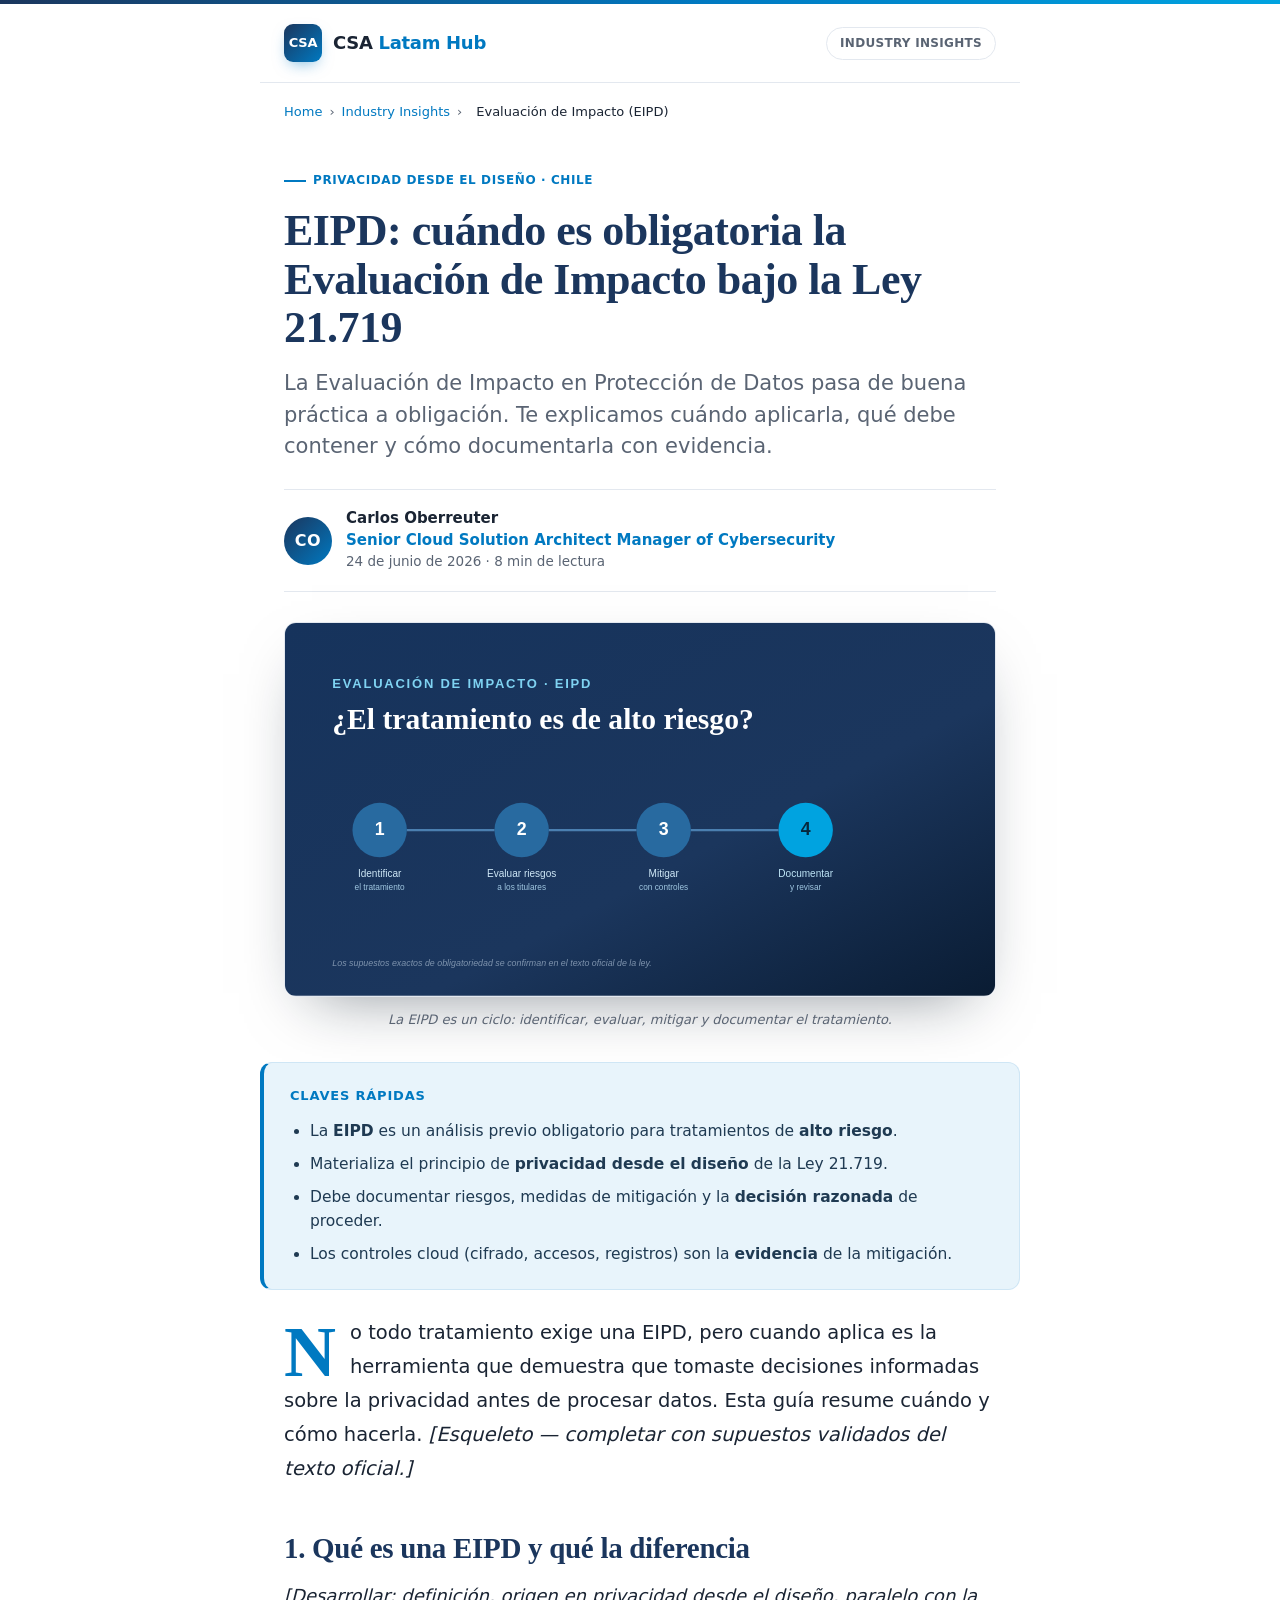
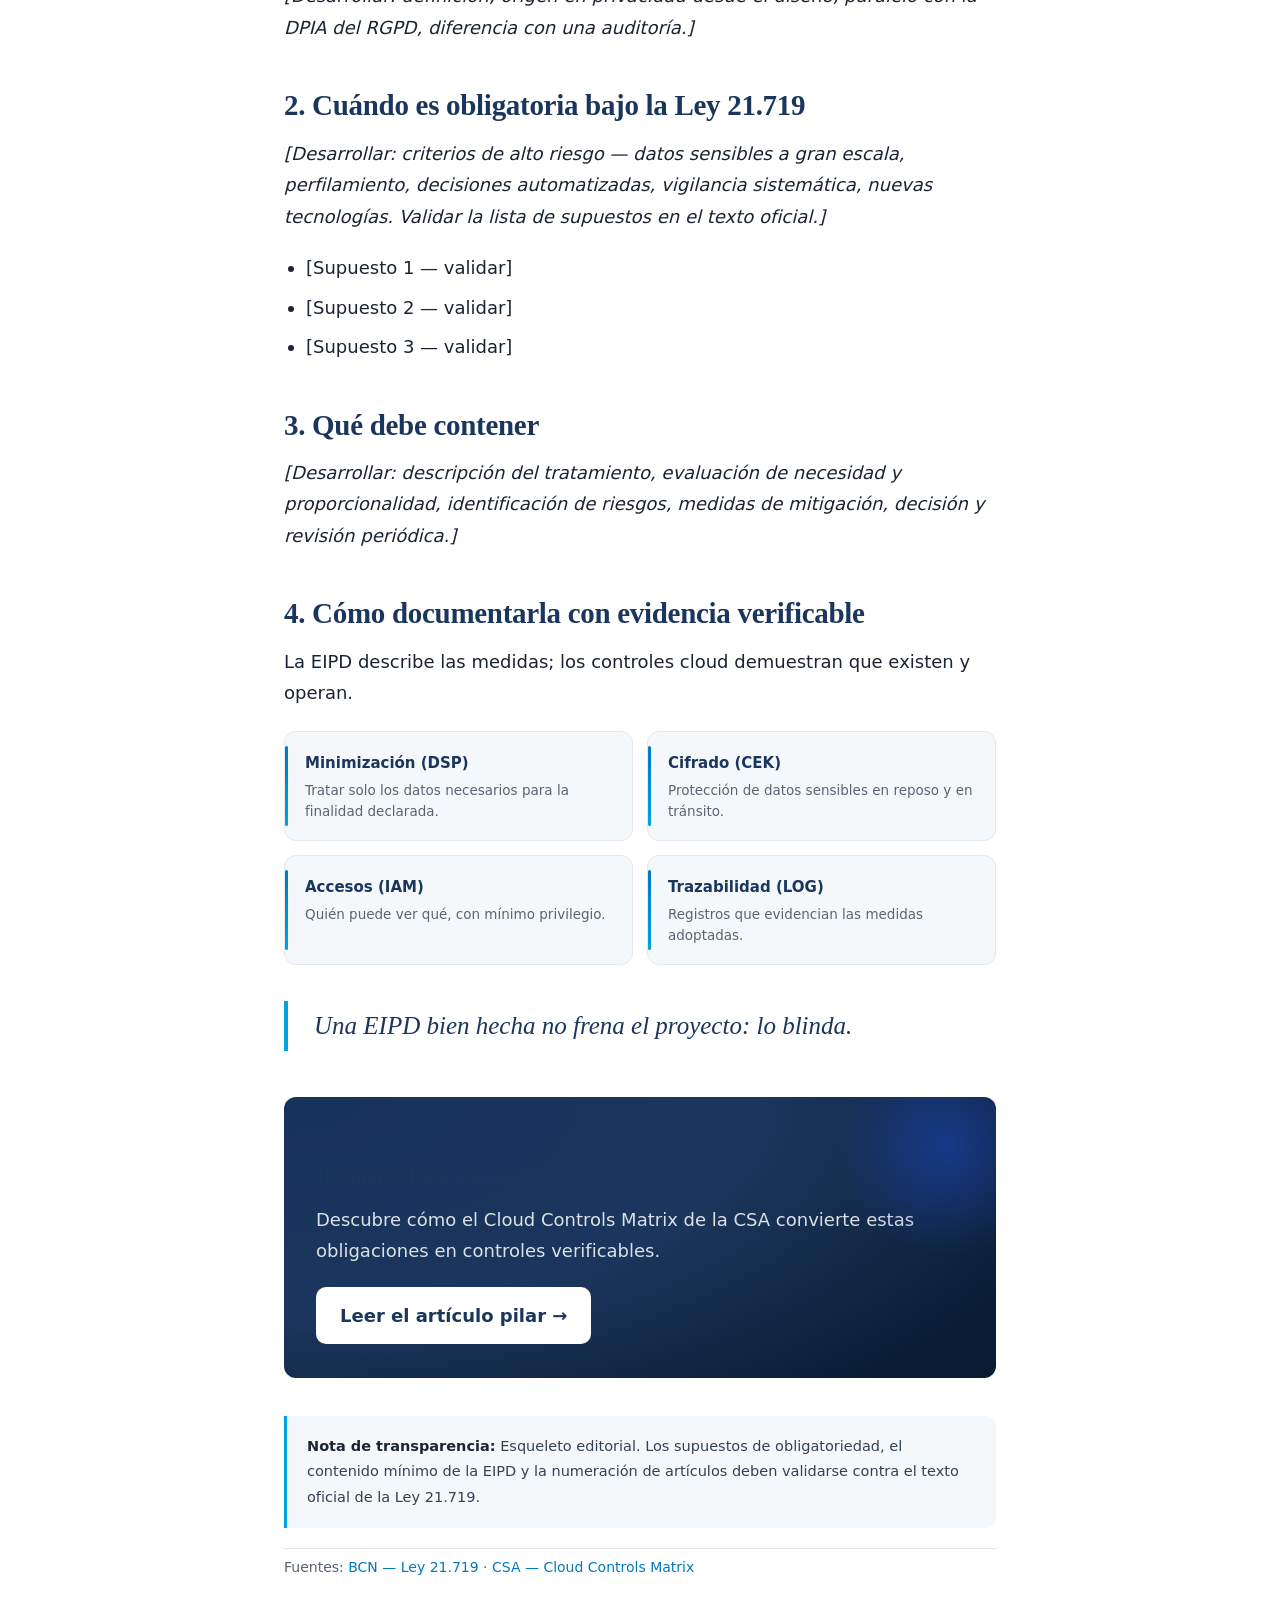
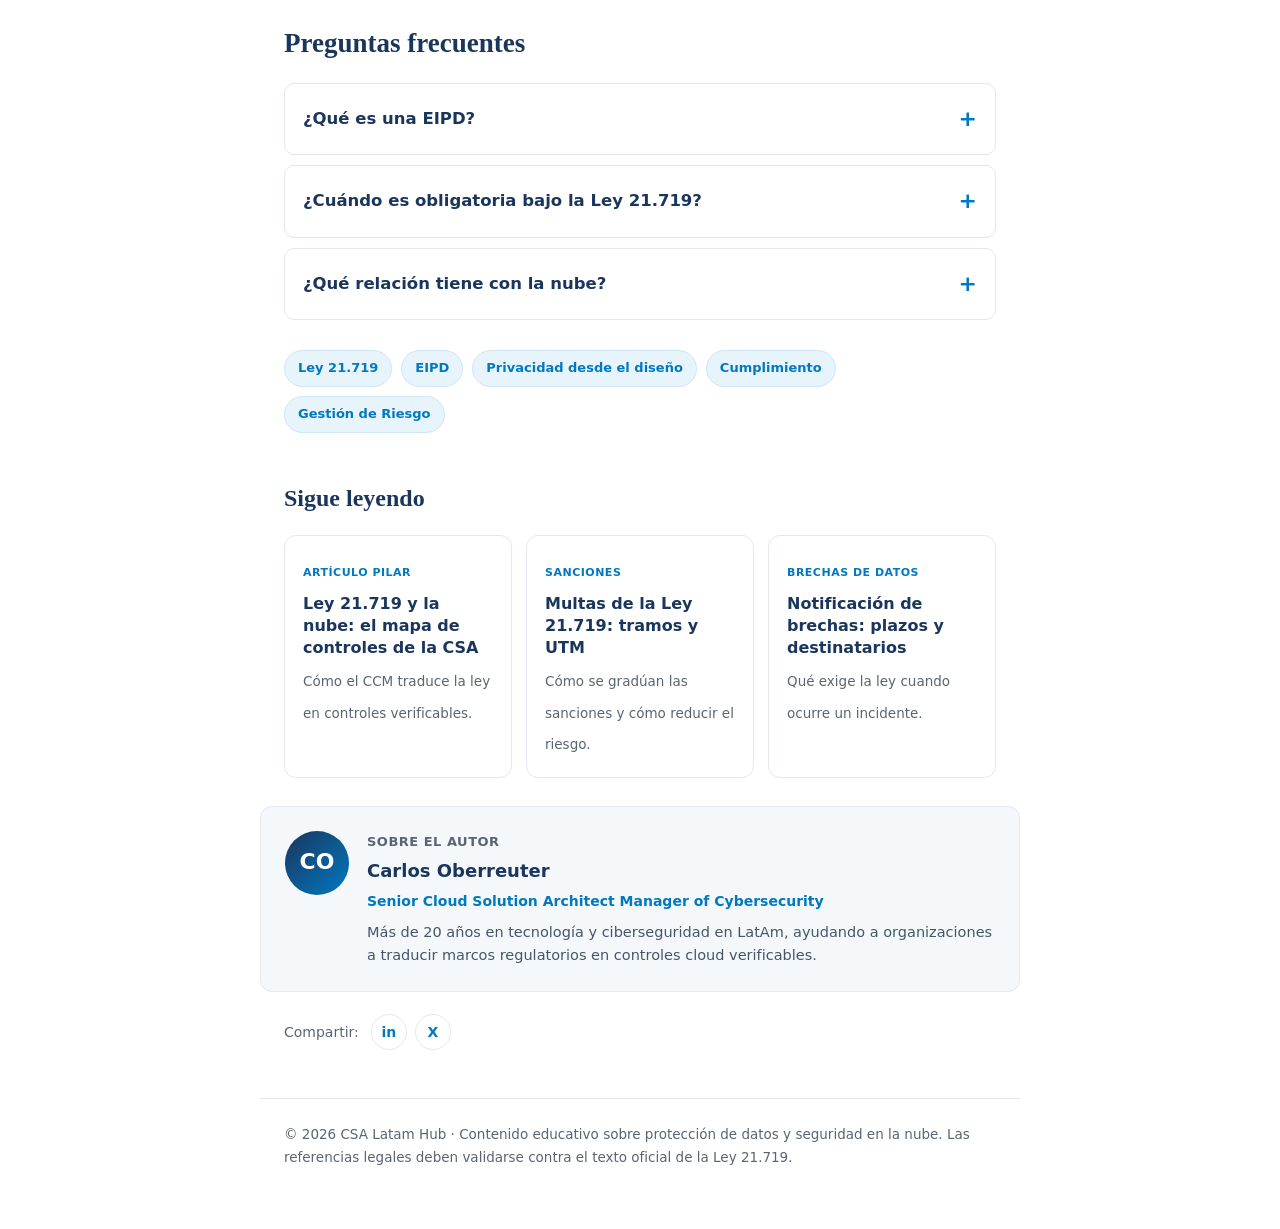
==== evaluacion-impacto-eipd-ley-21719.html @ 5b545173 "Agrega cluster de 3 articulos (multas, EIPD, brechas) con CSS compartido e interlinking" ====
<!DOCTYPE html>
<html lang="es">
<head>
  <meta charset="UTF-8" />
  <meta name="viewport" content="width=device-width, initial-scale=1.0" />
  <title>EIPD: cuándo es obligatoria la Evaluación de Impacto bajo la Ley 21.719 | CSA Latam Hub</title>
  <meta name="description" content="Qué es una Evaluación de Impacto en Protección de Datos (EIPD), cuándo la exige la Ley 21.719, qué debe contener y cómo documentarla con controles verificables antes de diciembre de 2026." />
  <meta name="robots" content="index, follow, max-image-preview:large" />
  <meta name="keywords" content="EIPD, evaluación de impacto protección de datos, DPIA, Ley 21.719, tratamiento de alto riesgo, privacidad desde el diseño" />
  <meta name="author" content="Carlos Oberreuter" />
  <meta name="theme-color" content="#1b365d" />
  <link rel="canonical" href="https://oberreu.github.io/Inteligencia-artificial-generativa-aplicado-al-marketing-y-empresa/evaluacion-impacto-eipd-ley-21719.html" />

  <!-- Open Graph -->
  <meta property="og:type" content="article" />
  <meta property="og:site_name" content="CSA Latam Hub" />
  <meta property="og:locale" content="es_CL" />
  <meta property="og:title" content="EIPD: cuándo es obligatoria la Evaluación de Impacto bajo la Ley 21.719" />
  <meta property="og:description" content="Qué es una EIPD, cuándo la exige la Ley 21.719 y cómo documentarla con controles verificables." />
  <meta property="og:url" content="https://oberreu.github.io/Inteligencia-artificial-generativa-aplicado-al-marketing-y-empresa/evaluacion-impacto-eipd-ley-21719.html" />
  <meta property="og:image" content="https://oberreu.github.io/Inteligencia-artificial-generativa-aplicado-al-marketing-y-empresa/assets/ley-21719-og.jpg" />
  <meta property="og:image:width" content="1200" />
  <meta property="og:image:height" content="675" />
  <meta property="article:published_time" content="2026-06-24T09:00:00-04:00" />
  <meta name="twitter:card" content="summary_large_image" />
  <meta name="twitter:title" content="EIPD: cuándo es obligatoria bajo la Ley 21.719" />
  <meta name="twitter:description" content="Cuándo evaluar el impacto en privacidad y cómo documentarlo con controles verificables." />
  <meta name="twitter:image" content="https://oberreu.github.io/Inteligencia-artificial-generativa-aplicado-al-marketing-y-empresa/assets/ley-21719-og.jpg" />

  <!-- JSON-LD: artículo -->
  <script type="application/ld+json">
  {
    "@context": "https://schema.org",
    "@type": "BlogPosting",
    "headline": "EIPD: cuándo es obligatoria la Evaluación de Impacto bajo la Ley 21.719",
    "description": "Qué es una EIPD, cuándo la exige la Ley 21.719, qué debe contener y cómo documentarla con controles verificables.",
    "image": "https://oberreu.github.io/Inteligencia-artificial-generativa-aplicado-al-marketing-y-empresa/assets/ley-21719-og.jpg",
    "inLanguage": "es-CL",
    "datePublished": "2026-06-24",
    "dateModified": "2026-06-24",
    "mainEntityOfPage": "https://oberreu.github.io/Inteligencia-artificial-generativa-aplicado-al-marketing-y-empresa/evaluacion-impacto-eipd-ley-21719.html",
    "author": {
      "@type": "Person",
      "name": "Carlos Oberreuter",
      "jobTitle": "Senior Cloud Solution Architect Manager of Cybersecurity",
      "knowsAbout": ["Ley 21.719", "Protección de datos", "Cloud Security", "Cloud Controls Matrix"]
    },
    "about": ["Ley 21.719", "Evaluación de Impacto", "Privacidad desde el diseño", "Chile"],
    "keywords": "EIPD, DPIA, Ley 21.719, evaluación de impacto, tratamiento de alto riesgo",
    "publisher": { "@type": "Organization", "name": "CSA Latam Hub" },
    "isPartOf": {
      "@type": "BlogPosting",
      "name": "Ley 21.719 y la nube: el mapa de controles de la CSA",
      "url": "https://oberreu.github.io/Inteligencia-artificial-generativa-aplicado-al-marketing-y-empresa/"
    }
  }
  </script>

  <!-- JSON-LD: FAQ -->
  <script type="application/ld+json">
  {
    "@context": "https://schema.org",
    "@type": "FAQPage",
    "mainEntity": [
      {
        "@type": "Question",
        "name": "¿Qué es una EIPD?",
        "acceptedAnswer": {
          "@type": "Answer",
          "text": "Una Evaluación de Impacto en Protección de Datos (EIPD) es un análisis previo que identifica y mitiga los riesgos para los derechos de los titulares antes de iniciar un tratamiento de datos de alto riesgo."
        }
      },
      {
        "@type": "Question",
        "name": "¿Cuándo es obligatoria una EIPD bajo la Ley 21.719?",
        "acceptedAnswer": {
          "@type": "Answer",
          "text": "Generalmente cuando el tratamiento implica alto riesgo para los titulares: uso masivo de datos sensibles, elaboración de perfiles, vigilancia sistemática o nuevas tecnologías. Los supuestos exactos deben confirmarse en el texto oficial de la Ley 21.719."
        }
      },
      {
        "@type": "Question",
        "name": "¿Qué relación tiene la EIPD con la nube?",
        "acceptedAnswer": {
          "@type": "Answer",
          "text": "La EIPD documenta los riesgos y las medidas de mitigación; los controles cloud (cifrado, accesos, registros) son la evidencia de que esas medidas existen y operan. El Cloud Controls Matrix ayuda a estructurarlas."
        }
      }
    ]
  }
  </script>

  <link rel="stylesheet" href="assets/blog.css" />
</head>
<body>

  <div class="accent-line"></div>

  <div class="topbar">
    <a class="brand" href="index.html">
      <div class="mark">CSA</div>
      <div class="brand-name">CSA <span>Latam Hub</span></div>
    </a>
    <div class="nav-tag">Industry Insights</div>
  </div>

  <nav class="breadcrumb" aria-label="Ruta de navegación">
    <a href="index.html">Home</a><span>›</span><a href="index.html">Industry Insights</a><span>›</span><span class="current">Evaluación de Impacto (EIPD)</span>
  </nav>

  <header class="post">
    <span class="eyebrow">Privacidad desde el diseño · Chile</span>
    <h1>EIPD: cuándo es obligatoria la Evaluación de Impacto bajo la Ley 21.719</h1>
    <p class="dek">La Evaluación de Impacto en Protección de Datos pasa de buena práctica a obligación. Te explicamos cuándo aplicarla, qué debe contener y cómo documentarla con evidencia.</p>
    <div class="byline">
      <div class="avatar">CO</div>
      <div class="who">
        <b>Carlos Oberreuter</b><br />
        <span class="role">Senior Cloud Solution Architect Manager of Cybersecurity</span><br />
        <span class="meta">24 de junio de 2026 · 8 min de lectura</span>
      </div>
    </div>
  </header>

  <figure class="hero">
    <svg viewBox="0 0 1200 630" role="img" aria-label="Flujo de una Evaluación de Impacto en Protección de Datos">
      <defs>
        <linearGradient id="bg2" x1="0" y1="0" x2="1" y2="1">
          <stop offset="0" stop-color="#16335c" /><stop offset="0.6" stop-color="#1b365d" /><stop offset="1" stop-color="#0a1c33" />
        </linearGradient>
      </defs>
      <rect width="1200" height="630" fill="url(#bg2)" />
      <text x="80" y="110" fill="#7fd3f2" font-family="Segoe UI, sans-serif" font-size="22" font-weight="700" letter-spacing="3">EVALUACIÓN DE IMPACTO · EIPD</text>
      <text x="80" y="180" fill="#ffffff" font-family="Georgia, serif" font-size="50" font-weight="700">¿El tratamiento es de alto riesgo?</text>
      <g font-family="Segoe UI, sans-serif">
        <!-- pasos -->
        <circle cx="160" cy="350" r="46" fill="#286aa0" /><text x="160" y="358" fill="#fff" font-size="30" font-weight="800" text-anchor="middle">1</text>
        <text x="160" y="430" fill="#cfe8f7" font-size="17" text-anchor="middle">Identificar</text>
        <text x="160" y="452" fill="#9fc6e0" font-size="14" text-anchor="middle">el tratamiento</text>

        <circle cx="400" cy="350" r="46" fill="#286aa0" /><text x="400" y="358" fill="#fff" font-size="30" font-weight="800" text-anchor="middle">2</text>
        <text x="400" y="430" fill="#cfe8f7" font-size="17" text-anchor="middle">Evaluar riesgos</text>
        <text x="400" y="452" fill="#9fc6e0" font-size="14" text-anchor="middle">a los titulares</text>

        <circle cx="640" cy="350" r="46" fill="#286aa0" /><text x="640" y="358" fill="#fff" font-size="30" font-weight="800" text-anchor="middle">3</text>
        <text x="640" y="430" fill="#cfe8f7" font-size="17" text-anchor="middle">Mitigar</text>
        <text x="640" y="452" fill="#9fc6e0" font-size="14" text-anchor="middle">con controles</text>

        <circle cx="880" cy="350" r="46" fill="#00a3e0" /><text x="880" y="358" fill="#06283d" font-size="30" font-weight="800" text-anchor="middle">4</text>
        <text x="880" y="430" fill="#bfe6f7" font-size="17" text-anchor="middle">Documentar</text>
        <text x="880" y="452" fill="#9fc6e0" font-size="14" text-anchor="middle">y revisar</text>

        <line x1="206" y1="350" x2="354" y2="350" stroke="#4b7fb0" stroke-width="4" />
        <line x1="446" y1="350" x2="594" y2="350" stroke="#4b7fb0" stroke-width="4" />
        <line x1="686" y1="350" x2="834" y2="350" stroke="#4b7fb0" stroke-width="4" />
      </g>
      <text x="80" y="580" fill="#7e93ad" font-family="Segoe UI, sans-serif" font-size="15" font-style="italic">Los supuestos exactos de obligatoriedad se confirman en el texto oficial de la ley.</text>
    </svg>
    <figcaption>La EIPD es un ciclo: identificar, evaluar, mitigar y documentar el tratamiento.</figcaption>
  </figure>

  <aside class="takeaways">
    <p class="tk-title">Claves rápidas</p>
    <ul>
      <li>La <strong>EIPD</strong> es un análisis previo obligatorio para tratamientos de <strong>alto riesgo</strong>.</li>
      <li>Materializa el principio de <strong>privacidad desde el diseño</strong> de la Ley 21.719.</li>
      <li>Debe documentar riesgos, medidas de mitigación y la <strong>decisión razonada</strong> de proceder.</li>
      <li>Los controles cloud (cifrado, accesos, registros) son la <strong>evidencia</strong> de la mitigación.</li>
    </ul>
  </aside>

  <article class="body">
    <p class="lead">No todo tratamiento exige una EIPD, pero cuando aplica es la herramienta que demuestra que tomaste decisiones informadas sobre la privacidad antes de procesar datos. Esta guía resume cuándo y cómo hacerla. <em>[Esqueleto — completar con supuestos validados del texto oficial.]</em></p>

    <h2>1. Qué es una EIPD y qué la diferencia</h2>
    <p><em>[Desarrollar: definición, origen en privacidad desde el diseño, paralelo con la DPIA del RGPD, diferencia con una auditoría.]</em></p>

    <h2>2. Cuándo es obligatoria bajo la Ley 21.719</h2>
    <p><em>[Desarrollar: criterios de alto riesgo — datos sensibles a gran escala, perfilamiento, decisiones automatizadas, vigilancia sistemática, nuevas tecnologías. Validar la lista de supuestos en el texto oficial.]</em></p>
    <ul>
      <li>[Supuesto 1 — validar]</li>
      <li>[Supuesto 2 — validar]</li>
      <li>[Supuesto 3 — validar]</li>
    </ul>

    <h2>3. Qué debe contener</h2>
    <p><em>[Desarrollar: descripción del tratamiento, evaluación de necesidad y proporcionalidad, identificación de riesgos, medidas de mitigación, decisión y revisión periódica.]</em></p>

    <h2>4. Cómo documentarla con evidencia verificable</h2>
    <p>La EIPD describe las medidas; los controles cloud demuestran que existen y operan.</p>
    <div class="domains">
      <div class="domain"><b>Minimización (DSP)</b><small>Tratar solo los datos necesarios para la finalidad declarada.</small></div>
      <div class="domain"><b>Cifrado (CEK)</b><small>Protección de datos sensibles en reposo y en tránsito.</small></div>
      <div class="domain"><b>Accesos (IAM)</b><small>Quién puede ver qué, con mínimo privilegio.</small></div>
      <div class="domain"><b>Trazabilidad (LOG)</b><small>Registros que evidencian las medidas adoptadas.</small></div>
    </div>

    <div class="pullquote">Una EIPD bien hecha no frena el proyecto: lo blinda.</div>

    <div class="cta">
      <h3>Del marco legal a la evidencia</h3>
      <p>Descubre cómo el Cloud Controls Matrix de la CSA convierte estas obligaciones en controles verificables.</p>
      <a href="index.html">Leer el artículo pilar →</a>
    </div>

    <div class="note">
      <strong>Nota de transparencia:</strong> Esqueleto editorial. Los supuestos de obligatoriedad, el contenido mínimo de la EIPD y la numeración de artículos deben validarse contra el texto oficial de la Ley 21.719.
    </div>
    <p class="sources">Fuentes: <a href="https://www.bcn.cl/leychile" target="_blank" rel="noopener">BCN — Ley 21.719</a> · <a href="https://cloudsecurityalliance.org/research/cloud-controls-matrix" target="_blank" rel="noopener">CSA — Cloud Controls Matrix</a></p>
  </article>

  <section class="faq">
    <h2>Preguntas frecuentes</h2>
    <details>
      <summary>¿Qué es una EIPD?</summary>
      <p>Un análisis previo que identifica y mitiga los riesgos para los derechos de los titulares antes de iniciar un tratamiento de datos de alto riesgo.</p>
    </details>
    <details>
      <summary>¿Cuándo es obligatoria bajo la Ley 21.719?</summary>
      <p>Generalmente cuando el tratamiento implica alto riesgo: datos sensibles a gran escala, perfilamiento, vigilancia sistemática o nuevas tecnologías. Los supuestos exactos se confirman en el texto oficial.</p>
    </details>
    <details>
      <summary>¿Qué relación tiene con la nube?</summary>
      <p>La EIPD documenta los riesgos y las medidas; los controles cloud son la evidencia de que esas medidas existen y operan. El CCM ayuda a estructurarlas.</p>
    </details>
  </section>

  <div class="tags">
    <a href="index.html">Ley 21.719</a>
    <a href="index.html">EIPD</a>
    <a href="index.html">Privacidad desde el diseño</a>
    <a href="index.html">Cumplimiento</a>
    <a href="index.html">Gestión de Riesgo</a>
  </div>

  <section class="related">
    <h2>Sigue leyendo</h2>
    <div class="related-grid">
      <a class="related-card" href="index.html">
        <span class="rc-tag">Artículo pilar</span>
        <span class="rc-title">Ley 21.719 y la nube: el mapa de controles de la CSA</span>
        <span class="rc-desc">Cómo el CCM traduce la ley en controles verificables.</span>
      </a>
      <a class="related-card" href="multas-ley-21719.html">
        <span class="rc-tag">Sanciones</span>
        <span class="rc-title">Multas de la Ley 21.719: tramos y UTM</span>
        <span class="rc-desc">Cómo se gradúan las sanciones y cómo reducir el riesgo.</span>
      </a>
      <a class="related-card" href="notificacion-brechas-ley-21719.html">
        <span class="rc-tag">Brechas de datos</span>
        <span class="rc-title">Notificación de brechas: plazos y destinatarios</span>
        <span class="rc-desc">Qué exige la ley cuando ocurre un incidente.</span>
      </a>
    </div>
  </section>

  <div class="author-box">
    <div class="author-avatar">CO</div>
    <div>
      <h4>Sobre el autor</h4>
      <p class="author-name">Carlos Oberreuter</p>
      <p class="author-role">Senior Cloud Solution Architect Manager of Cybersecurity</p>
      <p>Más de 20 años en tecnología y ciberseguridad en LatAm, ayudando a organizaciones a traducir marcos regulatorios en controles cloud verificables.</p>
    </div>
  </div>

  <div class="share">
    <span>Compartir:</span>
    <div class="share-links">
      <a href="https://www.linkedin.com/sharing/share-offsite/?url=https://oberreu.github.io/Inteligencia-artificial-generativa-aplicado-al-marketing-y-empresa/evaluacion-impacto-eipd-ley-21719.html" target="_blank" rel="noopener" aria-label="Compartir en LinkedIn">in</a>
      <a href="https://twitter.com/intent/tweet?url=https://oberreu.github.io/Inteligencia-artificial-generativa-aplicado-al-marketing-y-empresa/evaluacion-impacto-eipd-ley-21719.html" target="_blank" rel="noopener" aria-label="Compartir en X">X</a>
    </div>
  </div>

  <footer>
    © 2026 CSA Latam Hub · Contenido educativo sobre protección de datos y seguridad en la nube. Las referencias legales deben validarse contra el texto oficial de la Ley 21.719.
  </footer>

</body>
</html>
---- assets/blog.css ----
:root {
  --ink: #1a2433;
  --navy: #1b365d;
  --accent: #0079c1;
  --accent-bright: #00a3e0;
  --accent-soft: #e8f4fb;
  --teal: #00a3e0;
  --muted: #5a6473;
  --soft: #f5f8fb;
  --line: #e3e8ef;
  --radio: 12px;
  --ancho: 760px;
  --sans: 'Segoe UI', system-ui, -apple-system, Roboto, Helvetica, Arial, sans-serif;
  --serif: 'Iowan Old Style', 'Palatino Linotype', Palatino, Georgia, 'Times New Roman', serif;
}
* { box-sizing: border-box; }
html { scroll-behavior: smooth; }
body {
  margin: 0;
  font-family: var(--sans);
  color: var(--ink);
  background: #fff;
  line-height: 1.75;
  font-size: 18px;
  -webkit-font-smoothing: antialiased;
  text-rendering: optimizeLegibility;
}
.accent-line { height: 4px; background: linear-gradient(90deg, var(--navy), var(--accent) 55%, var(--teal)); }
.wrap { max-width: var(--ancho); margin: 0 auto; padding: 0 24px; }
a { color: var(--accent); }

/* Topbar marca */
.topbar {
  display: flex; align-items: center; gap: 12px;
  max-width: var(--ancho); margin: 0 auto; padding: 20px 24px;
  border-bottom: 1px solid var(--line);
}
.brand { display: flex; align-items: center; gap: 11px; text-decoration: none; }
.mark {
  width: 38px; height: 38px; border-radius: 9px;
  background: linear-gradient(135deg, var(--navy), var(--accent));
  color: #fff; display: grid; place-items: center;
  font-weight: 800; font-size: 13px; letter-spacing: -0.3px;
  box-shadow: 0 6px 16px -6px rgba(0,121,193,0.6);
}
.brand-name { font-weight: 700; letter-spacing: -0.3px; font-size: 18px; color: var(--ink); }
.brand-name span { color: var(--accent); }
.nav-tag {
  margin-left: auto; font-size: 12px; font-weight: 600; letter-spacing: 0.3px;
  color: var(--muted); text-transform: uppercase;
  border: 1px solid var(--line); border-radius: 999px; padding: 5px 13px;
}

/* Cabecera del artículo */
header.post { max-width: var(--ancho); margin: 36px auto 0; padding: 0 24px; }
.eyebrow {
  display: inline-flex; align-items: center; gap: 7px;
  font-size: 12px; font-weight: 700; letter-spacing: 0.6px;
  text-transform: uppercase; color: var(--accent);
}
.eyebrow::before { content: ""; width: 22px; height: 2px; background: var(--accent); display: inline-block; }
h1 {
  font-family: var(--serif);
  font-size: 44px; line-height: 1.1; letter-spacing: -0.5px; font-weight: 700;
  margin: 16px 0 16px; color: var(--navy);
}
.dek { font-size: 21px; line-height: 1.5; color: var(--muted); margin: 0 0 26px; font-weight: 400; }
.byline {
  display: flex; align-items: center; gap: 14px;
  padding: 18px 0; border-top: 1px solid var(--line); border-bottom: 1px solid var(--line);
  font-size: 15px; color: var(--muted);
}
.avatar {
  width: 48px; height: 48px; border-radius: 50%; flex: 0 0 48px;
  background: linear-gradient(135deg, var(--navy), var(--accent));
  color: #fff; display: grid; place-items: center; font-weight: 700; font-size: 16px;
  letter-spacing: 0.5px;
}
.byline .who { line-height: 1.45; }
.byline b { color: var(--ink); font-size: 15px; }
.byline .role { color: var(--accent); font-weight: 600; }
.byline .meta { color: var(--muted); font-size: 13.5px; }

/* Imagen destacada */
figure.hero { margin: 30px auto 6px; max-width: var(--ancho); padding: 0 24px; }
figure.hero img,
figure.hero svg {
  width: 100%; height: auto; border-radius: var(--radio); display: block;
  border: 1px solid var(--line);
  box-shadow: 0 24px 60px -28px rgba(13,27,42,0.5);
}
figcaption { font-size: 13px; color: var(--muted); margin-top: 12px; text-align: center; font-style: italic; }

/* Claves rápidas (TL;DR) */
.takeaways {
  max-width: var(--ancho); margin: 30px auto 0; padding: 22px 26px;
  background: var(--accent-soft); border: 1px solid #cfe6f5;
  border-left: 4px solid var(--accent); border-radius: var(--radio);
}
.takeaways .tk-title {
  font-family: var(--sans); font-size: 13px; font-weight: 800; letter-spacing: 0.8px;
  text-transform: uppercase; color: var(--accent); margin: 0 0 12px;
}
.takeaways ul { margin: 0; padding-left: 20px; }
.takeaways li { margin: 0 0 9px; font-size: 15.5px; line-height: 1.55; color: #1f3a52; }
.takeaways li:last-child { margin-bottom: 0; }

/* Cita destacada */
.pullquote {
  margin: 36px 0; padding: 8px 0 8px 26px; border-left: 4px solid var(--accent-bright);
  font-family: var(--serif); font-size: 25px; line-height: 1.35; color: var(--navy); font-style: italic;
}

/* FAQ */
.faq { max-width: var(--ancho); margin: 40px auto 0; padding: 0 24px; }
.faq h2 { font-family: var(--serif); font-size: 27px; color: var(--navy); margin: 0 0 16px; }
.faq details {
  border: 1px solid var(--line); border-radius: 10px; padding: 4px 18px; margin-bottom: 10px; background: #fff;
}
.faq summary {
  cursor: pointer; font-weight: 700; color: var(--navy); padding: 12px 0; font-size: 16.5px;
  list-style: none; display: flex; justify-content: space-between; align-items: center;
}
.faq summary::-webkit-details-marker { display: none; }
.faq summary::after { content: "+"; color: var(--accent); font-size: 22px; font-weight: 700; }
.faq details[open] summary::after { content: "−"; }
.faq details p { margin: 0 0 14px; color: #475569; font-size: 15px; line-height: 1.6; }

/* Cuerpo */
article.body { max-width: var(--ancho); margin: 26px auto 0; padding: 0 24px; }
article.body h2 {
  font-family: var(--serif);
  font-size: 29px; line-height: 1.25; letter-spacing: -0.3px; font-weight: 700;
  margin: 44px 0 14px; color: var(--navy);
}
article.body h3 { font-size: 20px; color: var(--navy); margin: 28px 0 10px; }
article.body p { margin: 0 0 20px; }
article.body ul, article.body ol { margin: 0 0 20px; padding-left: 22px; }
article.body li { margin: 0 0 8px; }
article.body strong { color: var(--ink); font-weight: 700; }
.lead { font-size: 19.5px; }
.lead::first-letter {
  float: left; font-family: var(--serif); font-size: 72px; line-height: 0.78; font-weight: 700;
  padding: 8px 14px 0 0; color: var(--accent);
}

/* Tarjeta de dominios */
.domains {
  display: grid; grid-template-columns: repeat(2, 1fr); gap: 14px;
  margin: 22px 0 10px;
}
.domain {
  position: relative; border: 1px solid var(--line); border-radius: 12px;
  padding: 18px 18px 18px 20px; background: var(--soft);
  transition: box-shadow .2s ease, transform .2s ease;
}
.domain::before {
  content: ""; position: absolute; left: 0; top: 14px; bottom: 14px; width: 3px;
  border-radius: 3px; background: linear-gradient(180deg, var(--accent), var(--teal));
}
.domain:hover { box-shadow: 0 14px 30px -20px rgba(13,27,42,0.45); transform: translateY(-2px); }
.domain b { display: block; font-size: 15px; color: var(--navy); margin-bottom: 4px; }
.domain small { color: var(--muted); font-size: 13.5px; line-height: 1.55; display: block; }

/* CTA */
.cta {
  margin: 46px 0 12px; padding: 34px 32px;
  border-radius: var(--radio); position: relative; overflow: hidden;
  background: radial-gradient(120% 140% at 0% 0%, #16335c 0%, var(--navy) 55%, #0a1c33 100%);
  color: #fff;
}
.cta::after {
  content: ""; position: absolute; right: -60px; top: -60px; width: 220px; height: 220px;
  background: radial-gradient(circle, rgba(29,78,216,0.45), transparent 70%);
}
.cta h3 { font-family: var(--serif); margin: 0 0 10px; font-size: 24px; font-weight: 700; }
.cta p { margin: 0 0 20px; opacity: 0.85; position: relative; }
.cta a {
  display: inline-block; background: #fff; color: var(--navy);
  font-weight: 700; text-decoration: none; padding: 13px 24px; border-radius: 10px;
  position: relative; transition: transform .2s ease;
}
.cta a:hover { transform: translateX(3px); }

/* Aviso / fuentes */
.note {
  margin: 38px 0 20px; padding: 18px 20px; border-left: 3px solid var(--teal);
  background: var(--soft); border-radius: 0 10px 10px 0; font-size: 14.5px; color: #334155;
}
.sources { font-size: 14px; color: var(--muted); margin: 0 0 8px; padding-top: 6px; border-top: 1px solid var(--line); }
.sources a { color: var(--accent); text-decoration: none; }
.sources a:hover { text-decoration: underline; }

/* Breadcrumb estilo CSA */
.breadcrumb {
  max-width: var(--ancho); margin: 18px auto 0; padding: 0 24px;
  font-size: 13px; color: var(--muted);
}
.breadcrumb a { color: var(--accent); text-decoration: none; }
.breadcrumb a:hover { text-decoration: underline; }
.breadcrumb span { color: var(--muted); margin: 0 7px; }
.breadcrumb .current { color: var(--ink); }

/* Tags de temas */
.tags { max-width: var(--ancho); margin: 30px auto 0; padding: 0 24px; display: flex; flex-wrap: wrap; gap: 9px; }
.tags a {
  font-size: 13px; font-weight: 600; color: var(--accent); text-decoration: none;
  background: var(--accent-soft); border: 1px solid #cfe6f5;
  padding: 6px 13px; border-radius: 999px; transition: background .2s ease;
}
.tags a:hover { background: #d7ecf8; }

/* Caja About the Author estilo CSA */
.author-box {
  max-width: var(--ancho); margin: 28px auto 0; padding: 24px;
  display: flex; gap: 18px; align-items: flex-start;
  border: 1px solid var(--line); border-radius: var(--radio); background: var(--soft);
}
.author-box .author-avatar {
  width: 64px; height: 64px; border-radius: 50%; flex: 0 0 64px;
  background: linear-gradient(135deg, var(--navy), var(--accent));
  color: #fff; display: grid; place-items: center; font-weight: 700; font-size: 22px;
}
.author-box h4 { margin: 0 0 4px; font-size: 13px; letter-spacing: 0.5px; text-transform: uppercase; color: var(--muted); }
.author-box .author-name { font-size: 18px; font-weight: 700; color: var(--navy); margin: 0 0 4px; }
.author-box .author-role { font-size: 14px; color: var(--accent); font-weight: 600; margin: 0 0 8px; }
.author-box p { margin: 0; font-size: 14.5px; color: #475569; line-height: 1.6; }

/* Compartir */
.share { max-width: var(--ancho); margin: 22px auto 0; padding: 0 24px; display: flex; align-items: center; gap: 12px; font-size: 14px; color: var(--muted); }
.share .share-links { display: flex; gap: 8px; }
.share a {
  width: 36px; height: 36px; border-radius: 50%; display: grid; place-items: center;
  border: 1px solid var(--line); color: var(--accent); text-decoration: none; font-weight: 700;
  transition: background .2s ease, color .2s ease;
}
.share a:hover { background: var(--accent); color: #fff; }

/* Artículos relacionados (clúster) */
.related { max-width: var(--ancho); margin: 44px auto 0; padding: 0 24px; }
.related h2 { font-family: var(--serif); font-size: 24px; color: var(--navy); margin: 0 0 16px; }
.related-grid { display: grid; grid-template-columns: repeat(3, 1fr); gap: 14px; }
.related-card {
  display: block; text-decoration: none; color: inherit;
  border: 1px solid var(--line); border-radius: 12px; padding: 18px;
  background: #fff; transition: box-shadow .2s ease, transform .2s ease, border-color .2s ease;
}
.related-card:hover { box-shadow: 0 16px 32px -22px rgba(13,27,42,0.5); transform: translateY(-2px); border-color: #cfe6f5; }
.related-card .rc-tag { font-size: 11px; font-weight: 700; letter-spacing: 0.5px; text-transform: uppercase; color: var(--accent); }
.related-card .rc-title { display: block; font-weight: 700; color: var(--navy); font-size: 16px; line-height: 1.35; margin: 8px 0 6px; }
.related-card .rc-desc { font-size: 13.5px; color: var(--muted); line-height: 1.5; }

footer {
  max-width: var(--ancho); margin: 48px auto 36px; padding: 24px;
  border-top: 1px solid var(--line); color: var(--muted); font-size: 13.5px; line-height: 1.7;
}

@media (max-width: 620px) {
  h1 { font-size: 33px; }
  .dek { font-size: 18px; }
  article.body h2 { font-size: 24px; }
  .domains { grid-template-columns: 1fr; }
  .related-grid { grid-template-columns: 1fr; }
  body { font-size: 17px; }
}
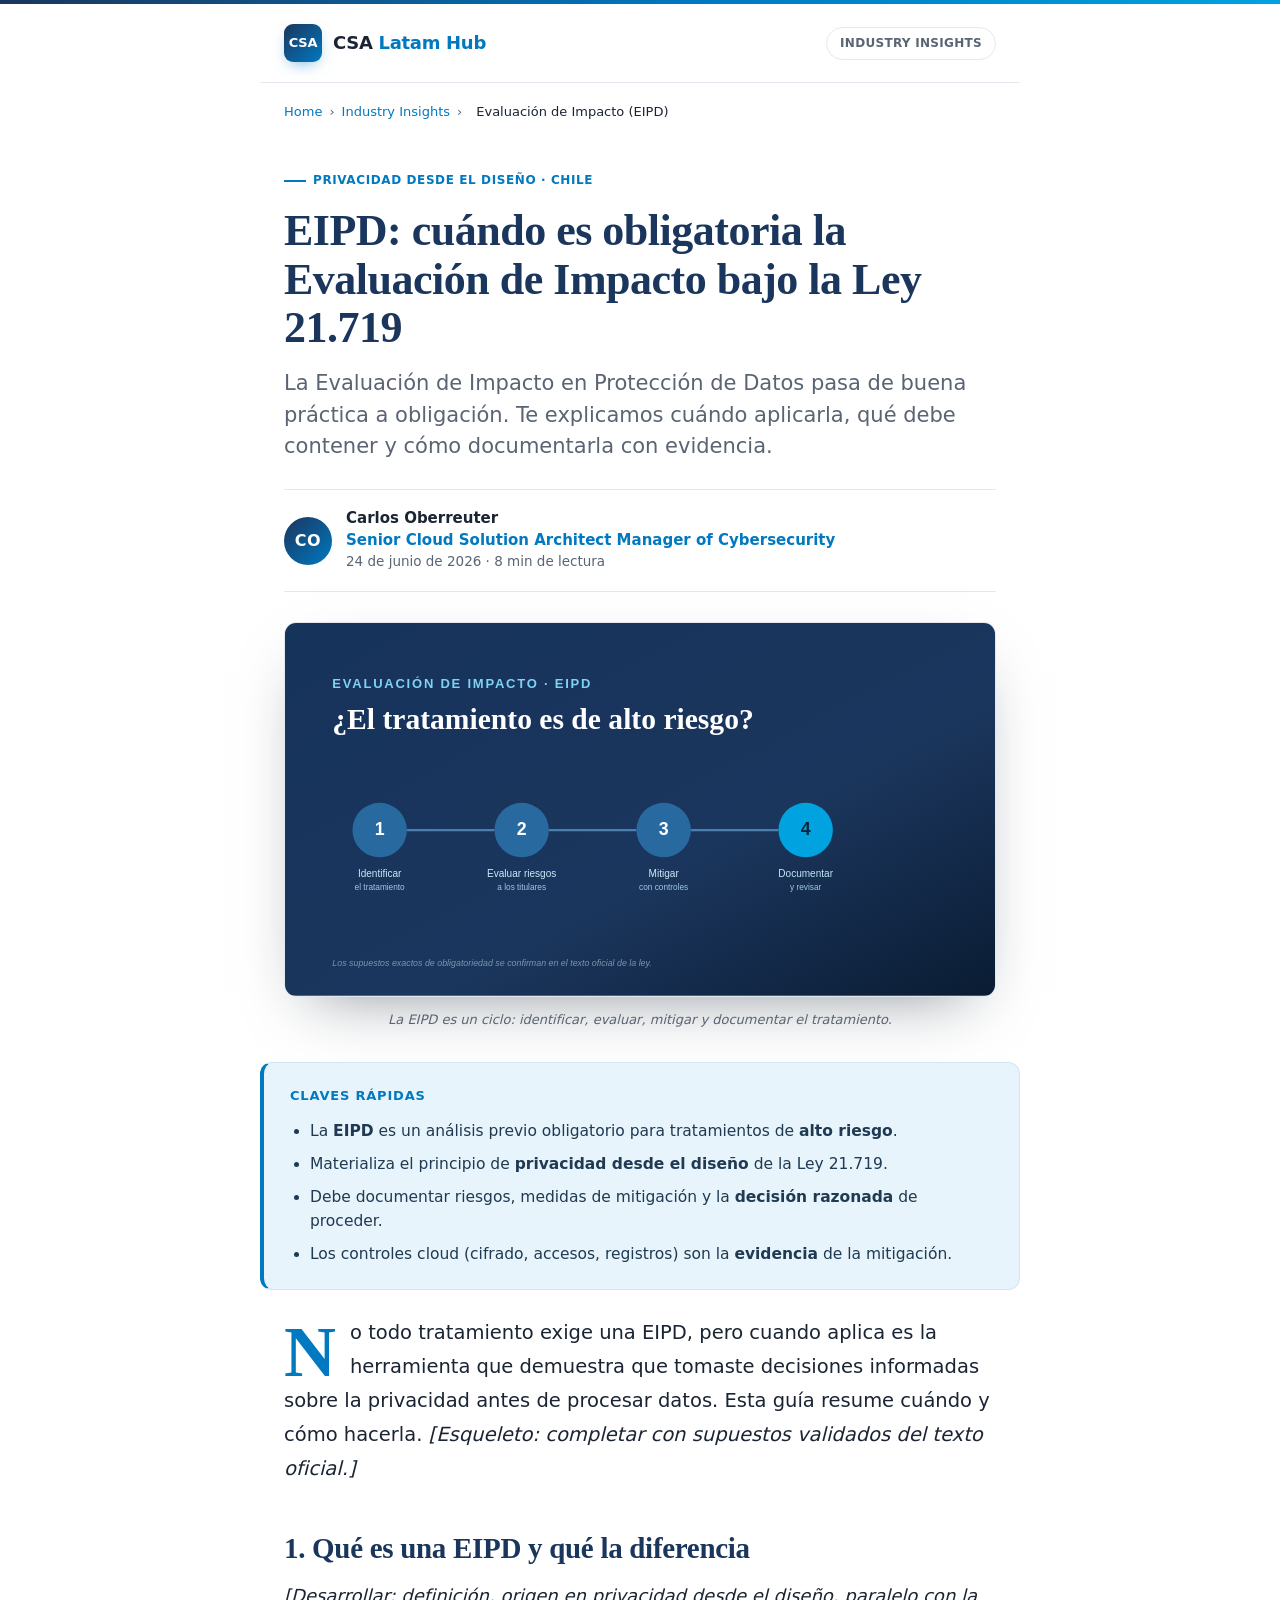
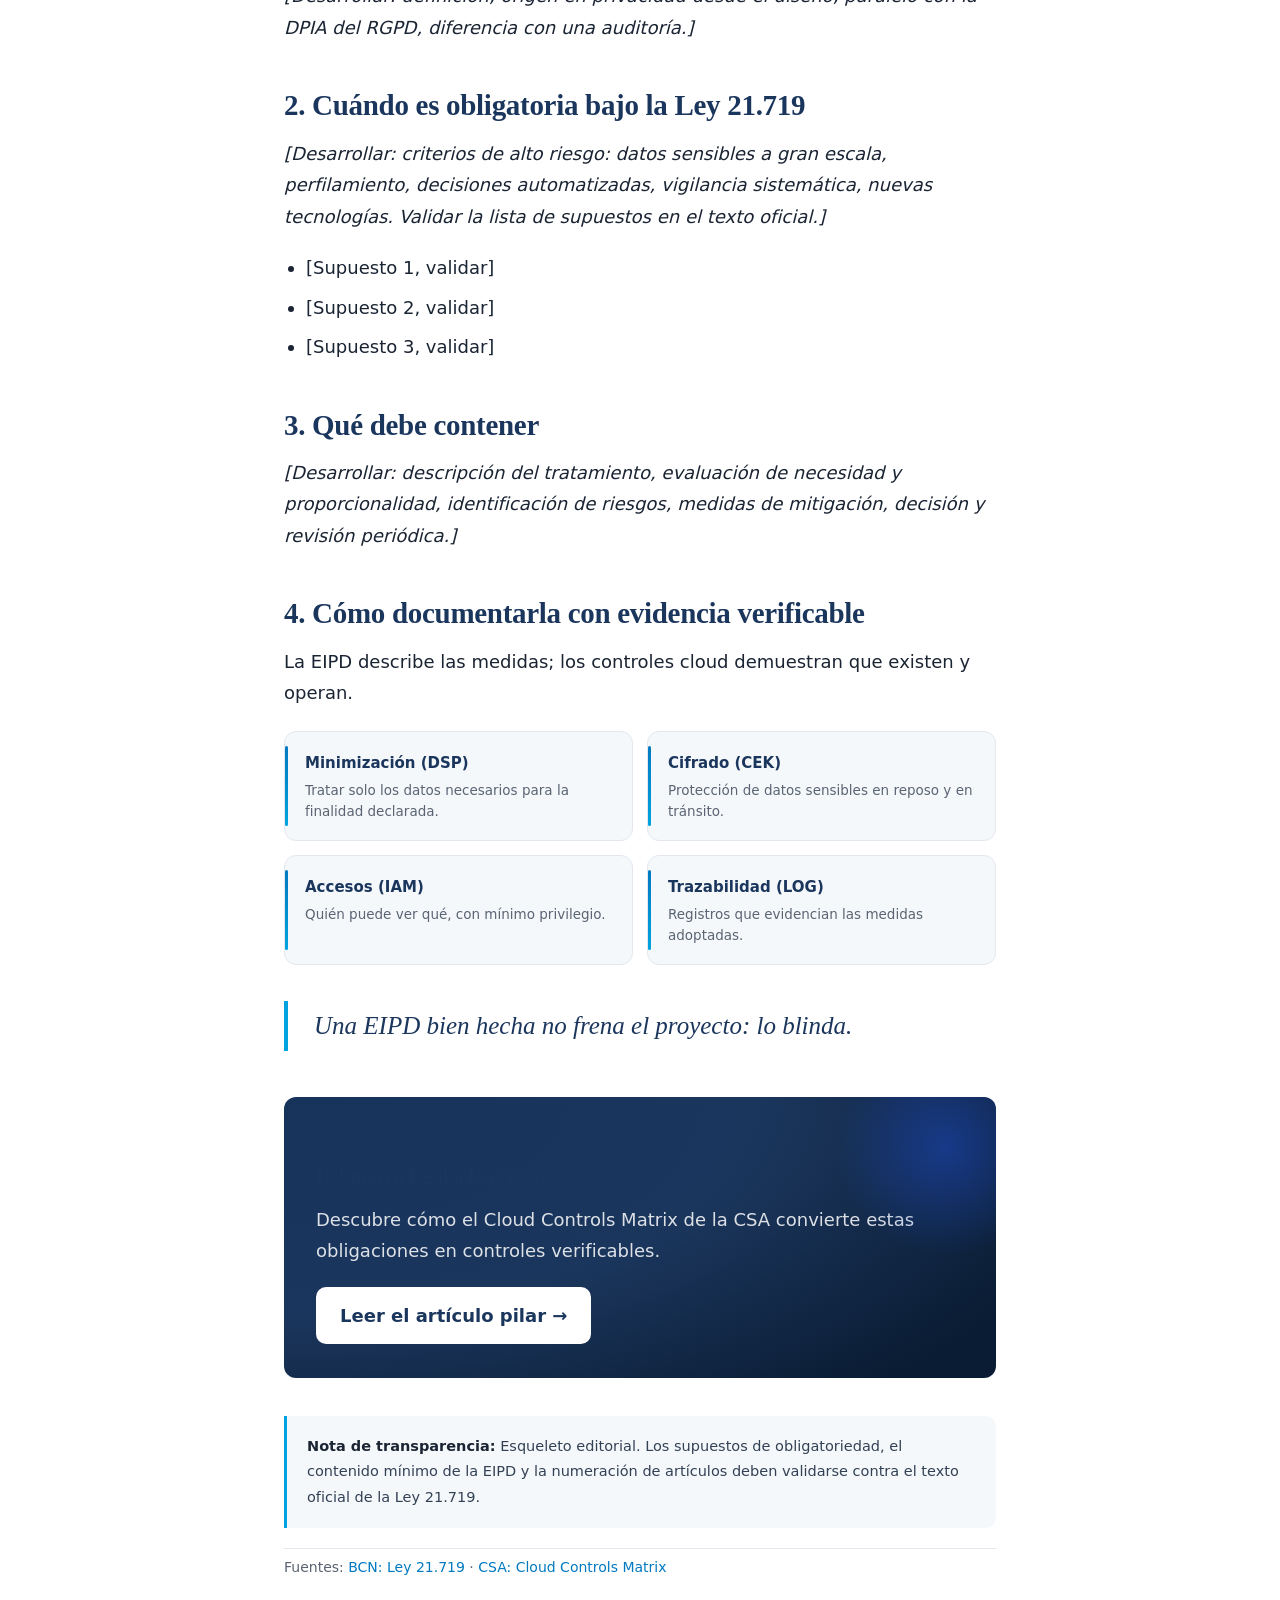
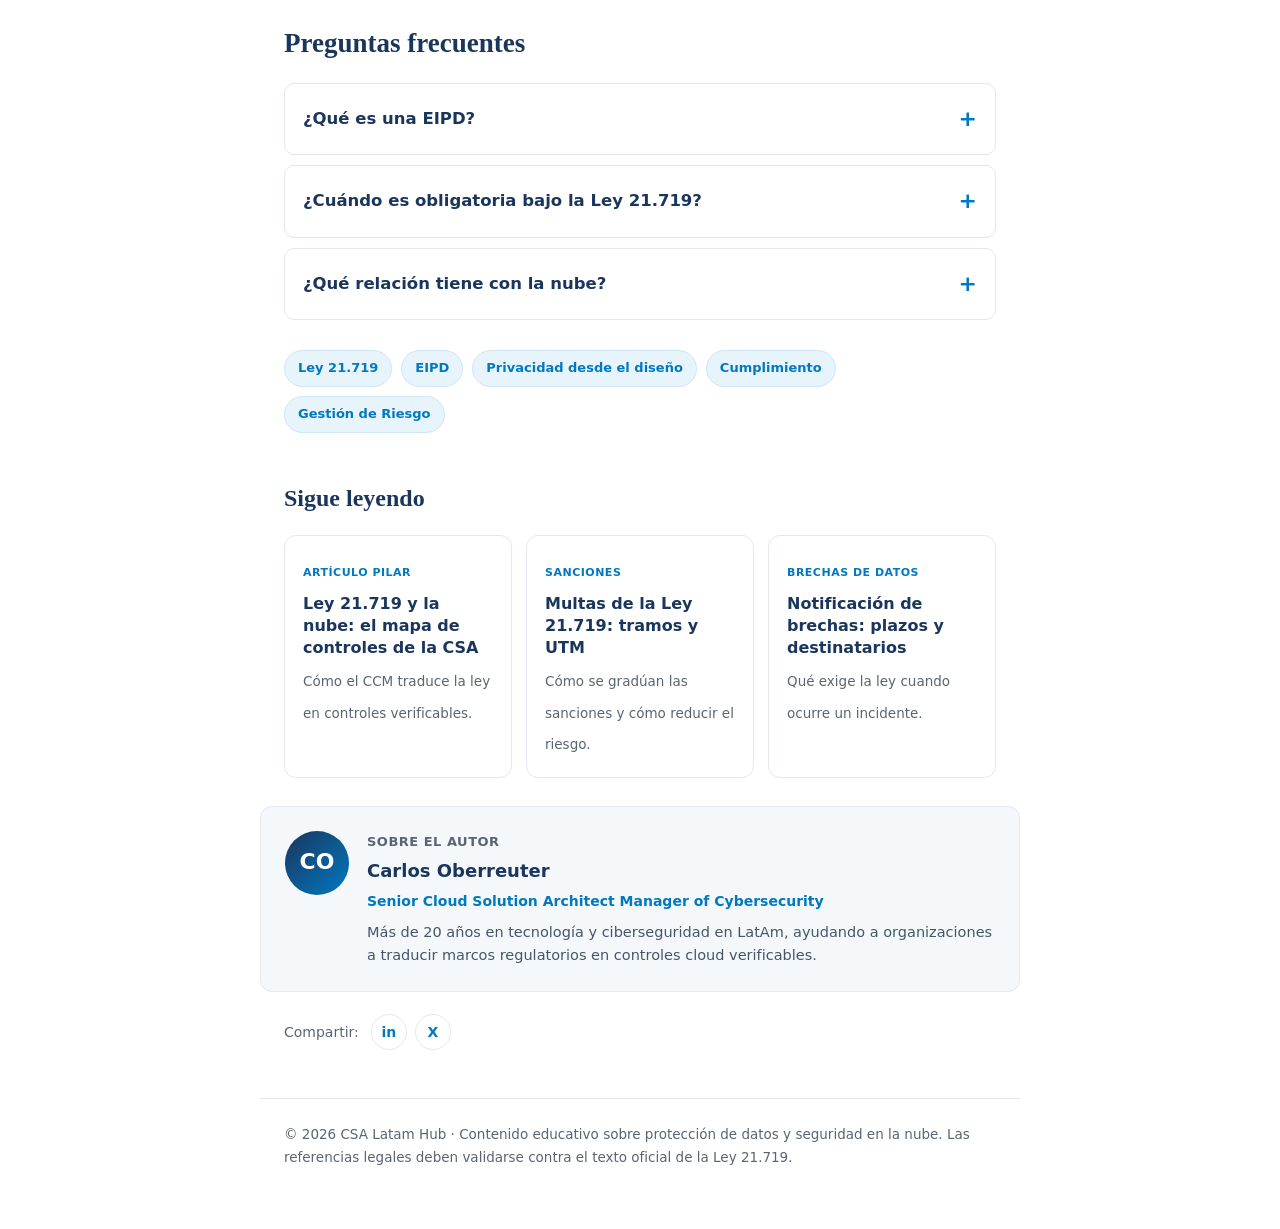
==== commit 123eabb1: "Elimina em-dashes (patron de IA) del articulo y el cluster" ====
--- a/evaluacion-impacto-eipd-ley-21719.html
+++ b/evaluacion-impacto-eipd-ley-21719.html
@@ -170,17 +170,17 @@
   </aside>
 
   <article class="body">
-    <p class="lead">No todo tratamiento exige una EIPD, pero cuando aplica es la herramienta que demuestra que tomaste decisiones informadas sobre la privacidad antes de procesar datos. Esta guía resume cuándo y cómo hacerla. <em>[Esqueleto — completar con supuestos validados del texto oficial.]</em></p>
+    <p class="lead">No todo tratamiento exige una EIPD, pero cuando aplica es la herramienta que demuestra que tomaste decisiones informadas sobre la privacidad antes de procesar datos. Esta guía resume cuándo y cómo hacerla. <em>[Esqueleto: completar con supuestos validados del texto oficial.]</em></p>
 
     <h2>1. Qué es una EIPD y qué la diferencia</h2>
     <p><em>[Desarrollar: definición, origen en privacidad desde el diseño, paralelo con la DPIA del RGPD, diferencia con una auditoría.]</em></p>
 
     <h2>2. Cuándo es obligatoria bajo la Ley 21.719</h2>
-    <p><em>[Desarrollar: criterios de alto riesgo — datos sensibles a gran escala, perfilamiento, decisiones automatizadas, vigilancia sistemática, nuevas tecnologías. Validar la lista de supuestos en el texto oficial.]</em></p>
+    <p><em>[Desarrollar: criterios de alto riesgo: datos sensibles a gran escala, perfilamiento, decisiones automatizadas, vigilancia sistemática, nuevas tecnologías. Validar la lista de supuestos en el texto oficial.]</em></p>
     <ul>
-      <li>[Supuesto 1 — validar]</li>
-      <li>[Supuesto 2 — validar]</li>
-      <li>[Supuesto 3 — validar]</li>
+      <li>[Supuesto 1, validar]</li>
+      <li>[Supuesto 2, validar]</li>
+      <li>[Supuesto 3, validar]</li>
     </ul>
 
     <h2>3. Qué debe contener</h2>
@@ -206,7 +206,7 @@
     <div class="note">
       <strong>Nota de transparencia:</strong> Esqueleto editorial. Los supuestos de obligatoriedad, el contenido mínimo de la EIPD y la numeración de artículos deben validarse contra el texto oficial de la Ley 21.719.
     </div>
-    <p class="sources">Fuentes: <a href="https://www.bcn.cl/leychile" target="_blank" rel="noopener">BCN — Ley 21.719</a> · <a href="https://cloudsecurityalliance.org/research/cloud-controls-matrix" target="_blank" rel="noopener">CSA — Cloud Controls Matrix</a></p>
+    <p class="sources">Fuentes: <a href="https://www.bcn.cl/leychile" target="_blank" rel="noopener">BCN: Ley 21.719</a> · <a href="https://cloudsecurityalliance.org/research/cloud-controls-matrix" target="_blank" rel="noopener">CSA: Cloud Controls Matrix</a></p>
   </article>
 
   <section class="faq">
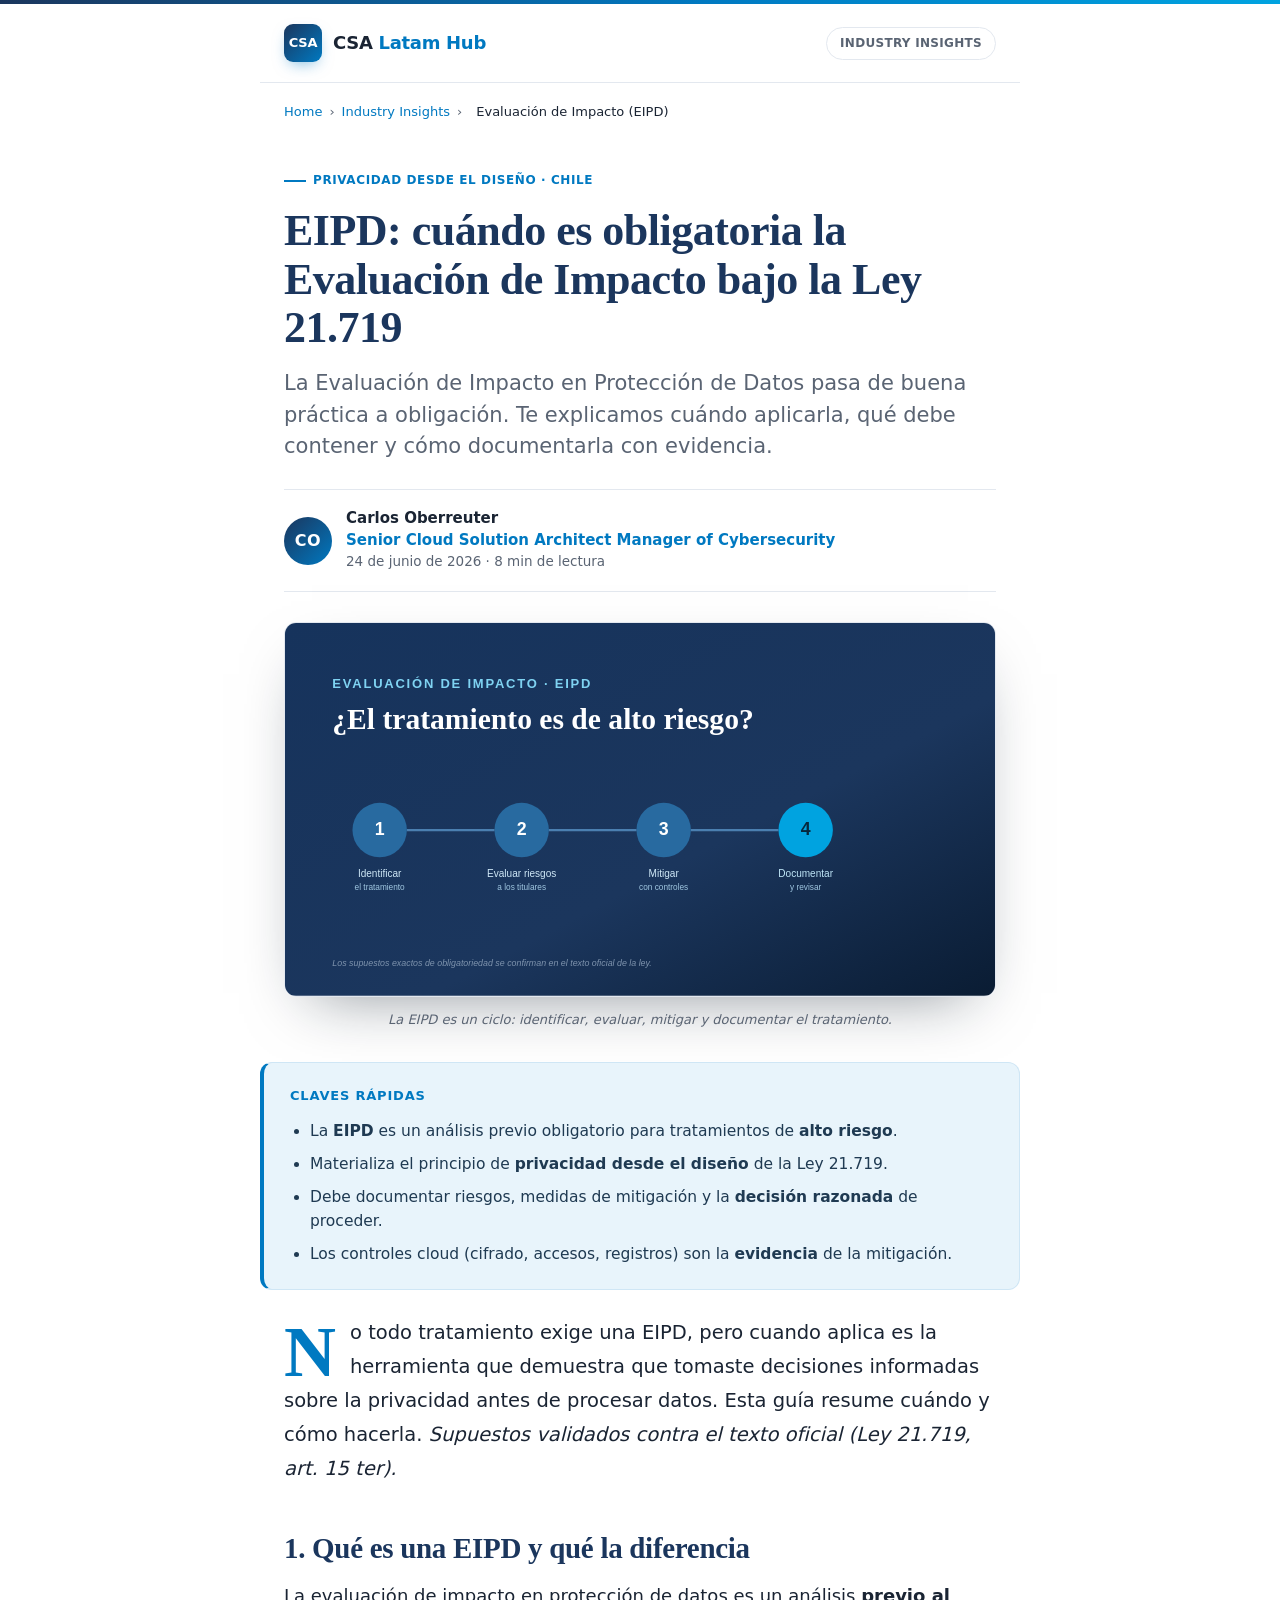
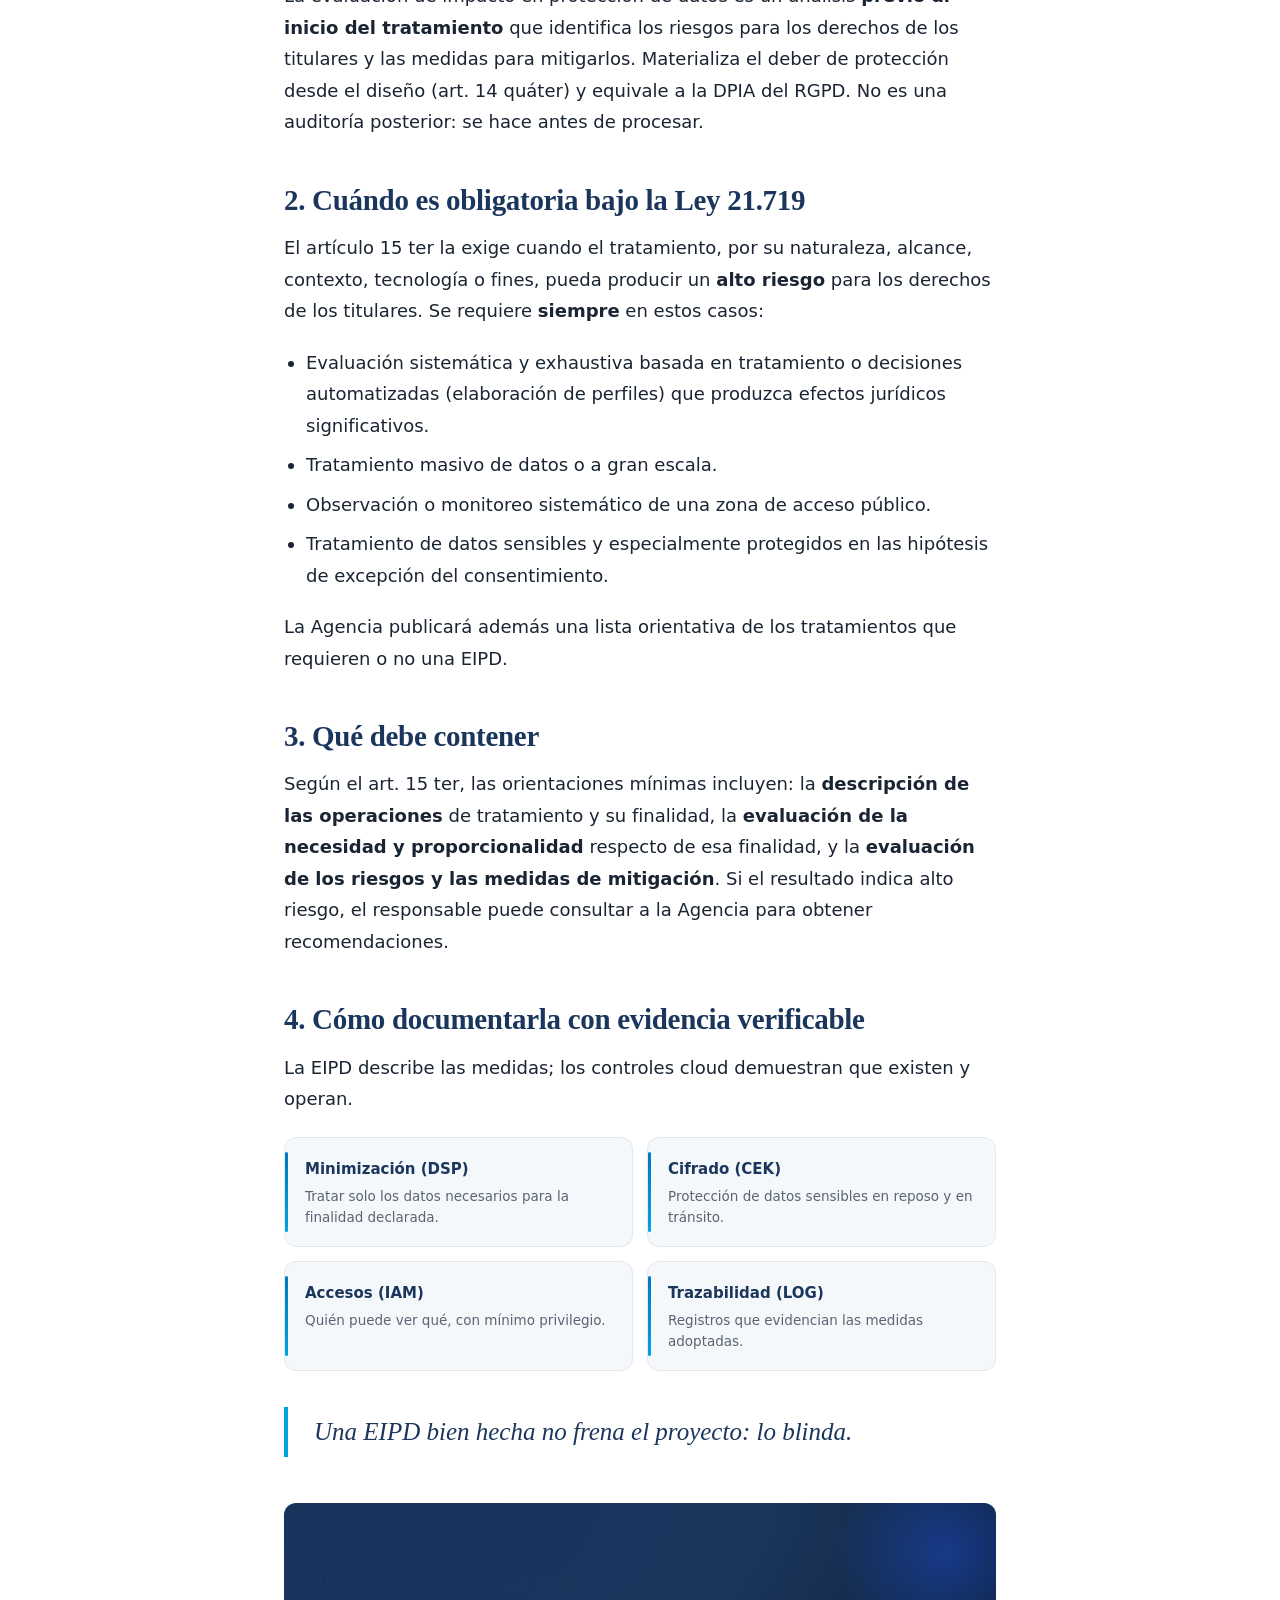
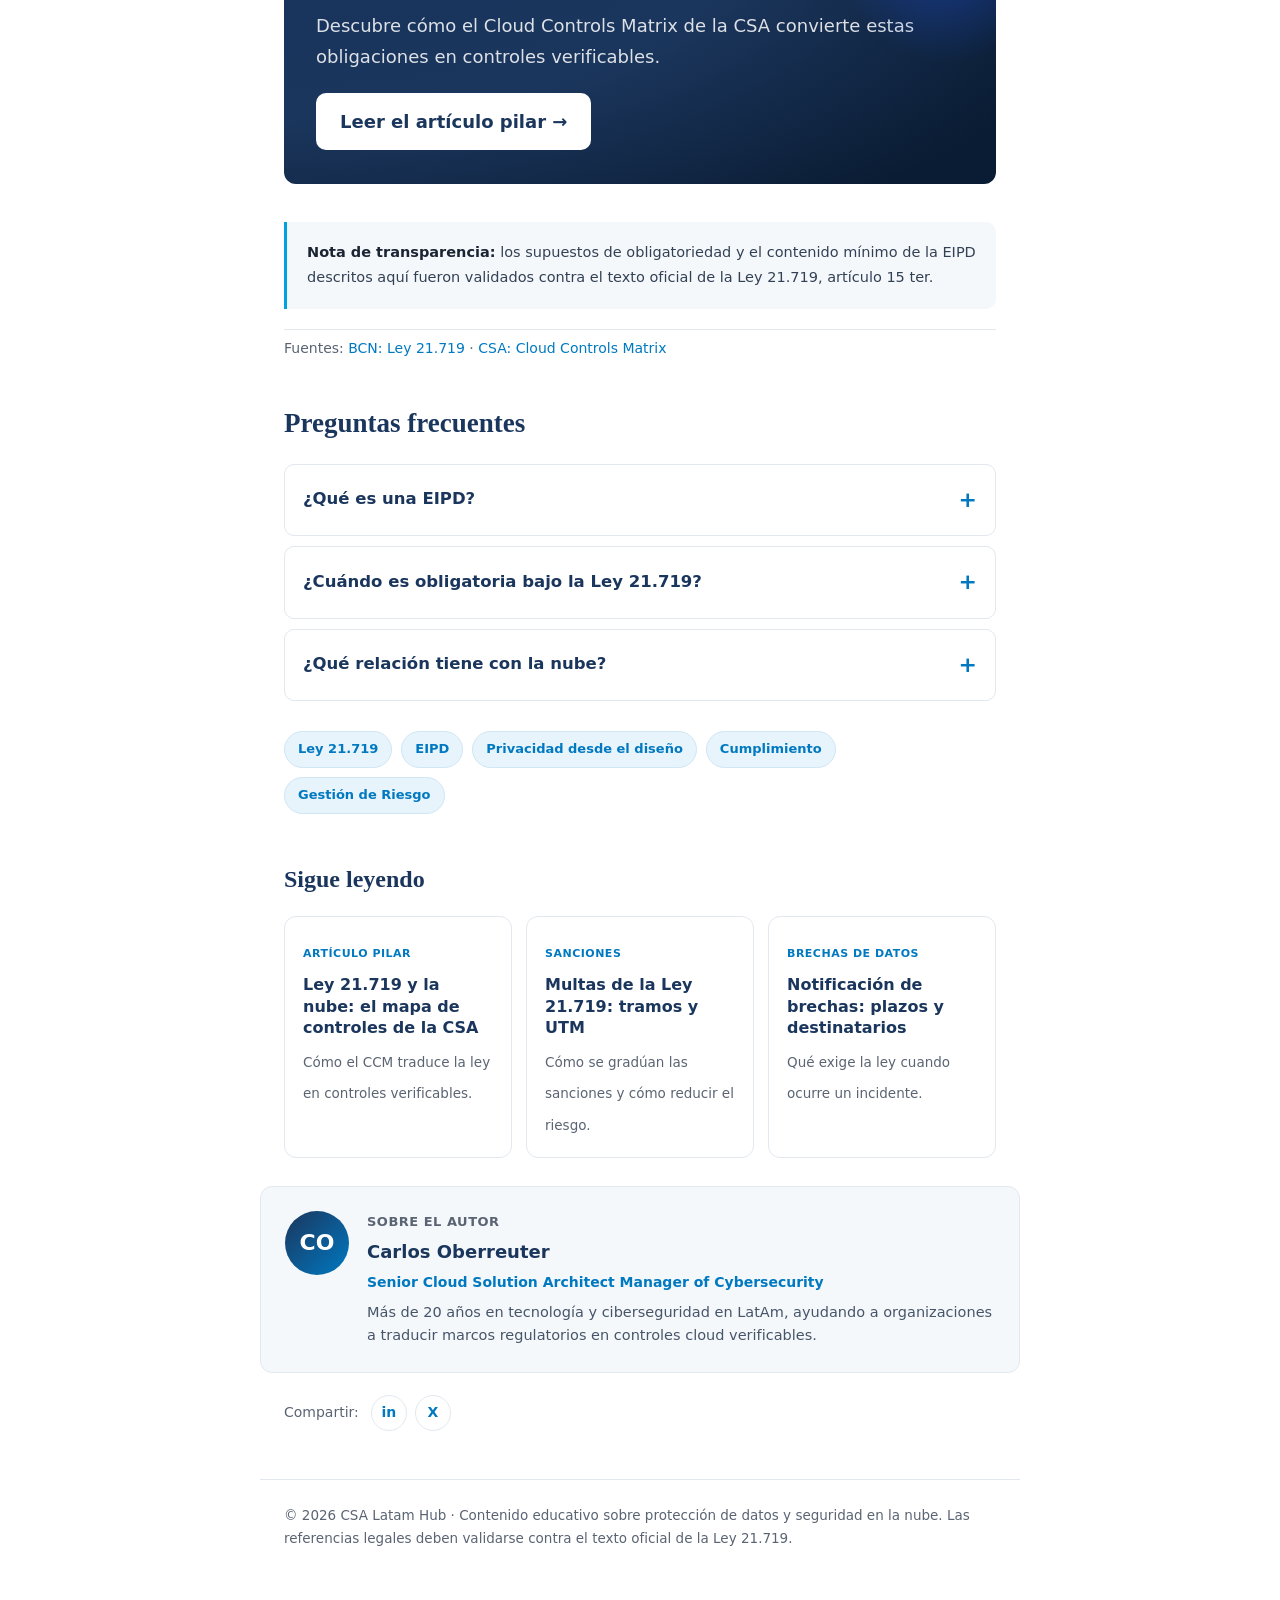
==== commit 0504f55d: "Validar cifras legales contra texto oficial BCN: corregir nota de transparencia (4% si esta en la le" ====
--- a/evaluacion-impacto-eipd-ley-21719.html
+++ b/evaluacion-impacto-eipd-ley-21719.html
@@ -170,21 +170,23 @@
   </aside>
 
   <article class="body">
-    <p class="lead">No todo tratamiento exige una EIPD, pero cuando aplica es la herramienta que demuestra que tomaste decisiones informadas sobre la privacidad antes de procesar datos. Esta guía resume cuándo y cómo hacerla. <em>[Esqueleto: completar con supuestos validados del texto oficial.]</em></p>
+    <p class="lead">No todo tratamiento exige una EIPD, pero cuando aplica es la herramienta que demuestra que tomaste decisiones informadas sobre la privacidad antes de procesar datos. Esta guía resume cuándo y cómo hacerla. <em>Supuestos validados contra el texto oficial (Ley 21.719, art. 15 ter).</em></p>
 
     <h2>1. Qué es una EIPD y qué la diferencia</h2>
-    <p><em>[Desarrollar: definición, origen en privacidad desde el diseño, paralelo con la DPIA del RGPD, diferencia con una auditoría.]</em></p>
+    <p>La evaluación de impacto en protección de datos es un análisis <strong>previo al inicio del tratamiento</strong> que identifica los riesgos para los derechos de los titulares y las medidas para mitigarlos. Materializa el deber de protección desde el diseño (art. 14 quáter) y equivale a la DPIA del RGPD. No es una auditoría posterior: se hace antes de procesar.</p>
 
     <h2>2. Cuándo es obligatoria bajo la Ley 21.719</h2>
-    <p><em>[Desarrollar: criterios de alto riesgo: datos sensibles a gran escala, perfilamiento, decisiones automatizadas, vigilancia sistemática, nuevas tecnologías. Validar la lista de supuestos en el texto oficial.]</em></p>
+    <p>El artículo 15 ter la exige cuando el tratamiento, por su naturaleza, alcance, contexto, tecnología o fines, pueda producir un <strong>alto riesgo</strong> para los derechos de los titulares. Se requiere <strong>siempre</strong> en estos casos:</p>
     <ul>
-      <li>[Supuesto 1, validar]</li>
-      <li>[Supuesto 2, validar]</li>
-      <li>[Supuesto 3, validar]</li>
+      <li>Evaluación sistemática y exhaustiva basada en tratamiento o decisiones automatizadas (elaboración de perfiles) que produzca efectos jurídicos significativos.</li>
+      <li>Tratamiento masivo de datos o a gran escala.</li>
+      <li>Observación o monitoreo sistemático de una zona de acceso público.</li>
+      <li>Tratamiento de datos sensibles y especialmente protegidos en las hipótesis de excepción del consentimiento.</li>
     </ul>
+    <p>La Agencia publicará además una lista orientativa de los tratamientos que requieren o no una EIPD.</p>
 
     <h2>3. Qué debe contener</h2>
-    <p><em>[Desarrollar: descripción del tratamiento, evaluación de necesidad y proporcionalidad, identificación de riesgos, medidas de mitigación, decisión y revisión periódica.]</em></p>
+    <p>Según el art. 15 ter, las orientaciones mínimas incluyen: la <strong>descripción de las operaciones</strong> de tratamiento y su finalidad, la <strong>evaluación de la necesidad y proporcionalidad</strong> respecto de esa finalidad, y la <strong>evaluación de los riesgos y las medidas de mitigación</strong>. Si el resultado indica alto riesgo, el responsable puede consultar a la Agencia para obtener recomendaciones.</p>
 
     <h2>4. Cómo documentarla con evidencia verificable</h2>
     <p>La EIPD describe las medidas; los controles cloud demuestran que existen y operan.</p>
@@ -204,7 +206,7 @@
     </div>
 
     <div class="note">
-      <strong>Nota de transparencia:</strong> Esqueleto editorial. Los supuestos de obligatoriedad, el contenido mínimo de la EIPD y la numeración de artículos deben validarse contra el texto oficial de la Ley 21.719.
+      <strong>Nota de transparencia:</strong> los supuestos de obligatoriedad y el contenido mínimo de la EIPD descritos aquí fueron validados contra el texto oficial de la Ley 21.719, artículo 15 ter.
     </div>
     <p class="sources">Fuentes: <a href="https://www.bcn.cl/leychile" target="_blank" rel="noopener">BCN: Ley 21.719</a> · <a href="https://cloudsecurityalliance.org/research/cloud-controls-matrix" target="_blank" rel="noopener">CSA: Cloud Controls Matrix</a></p>
   </article>
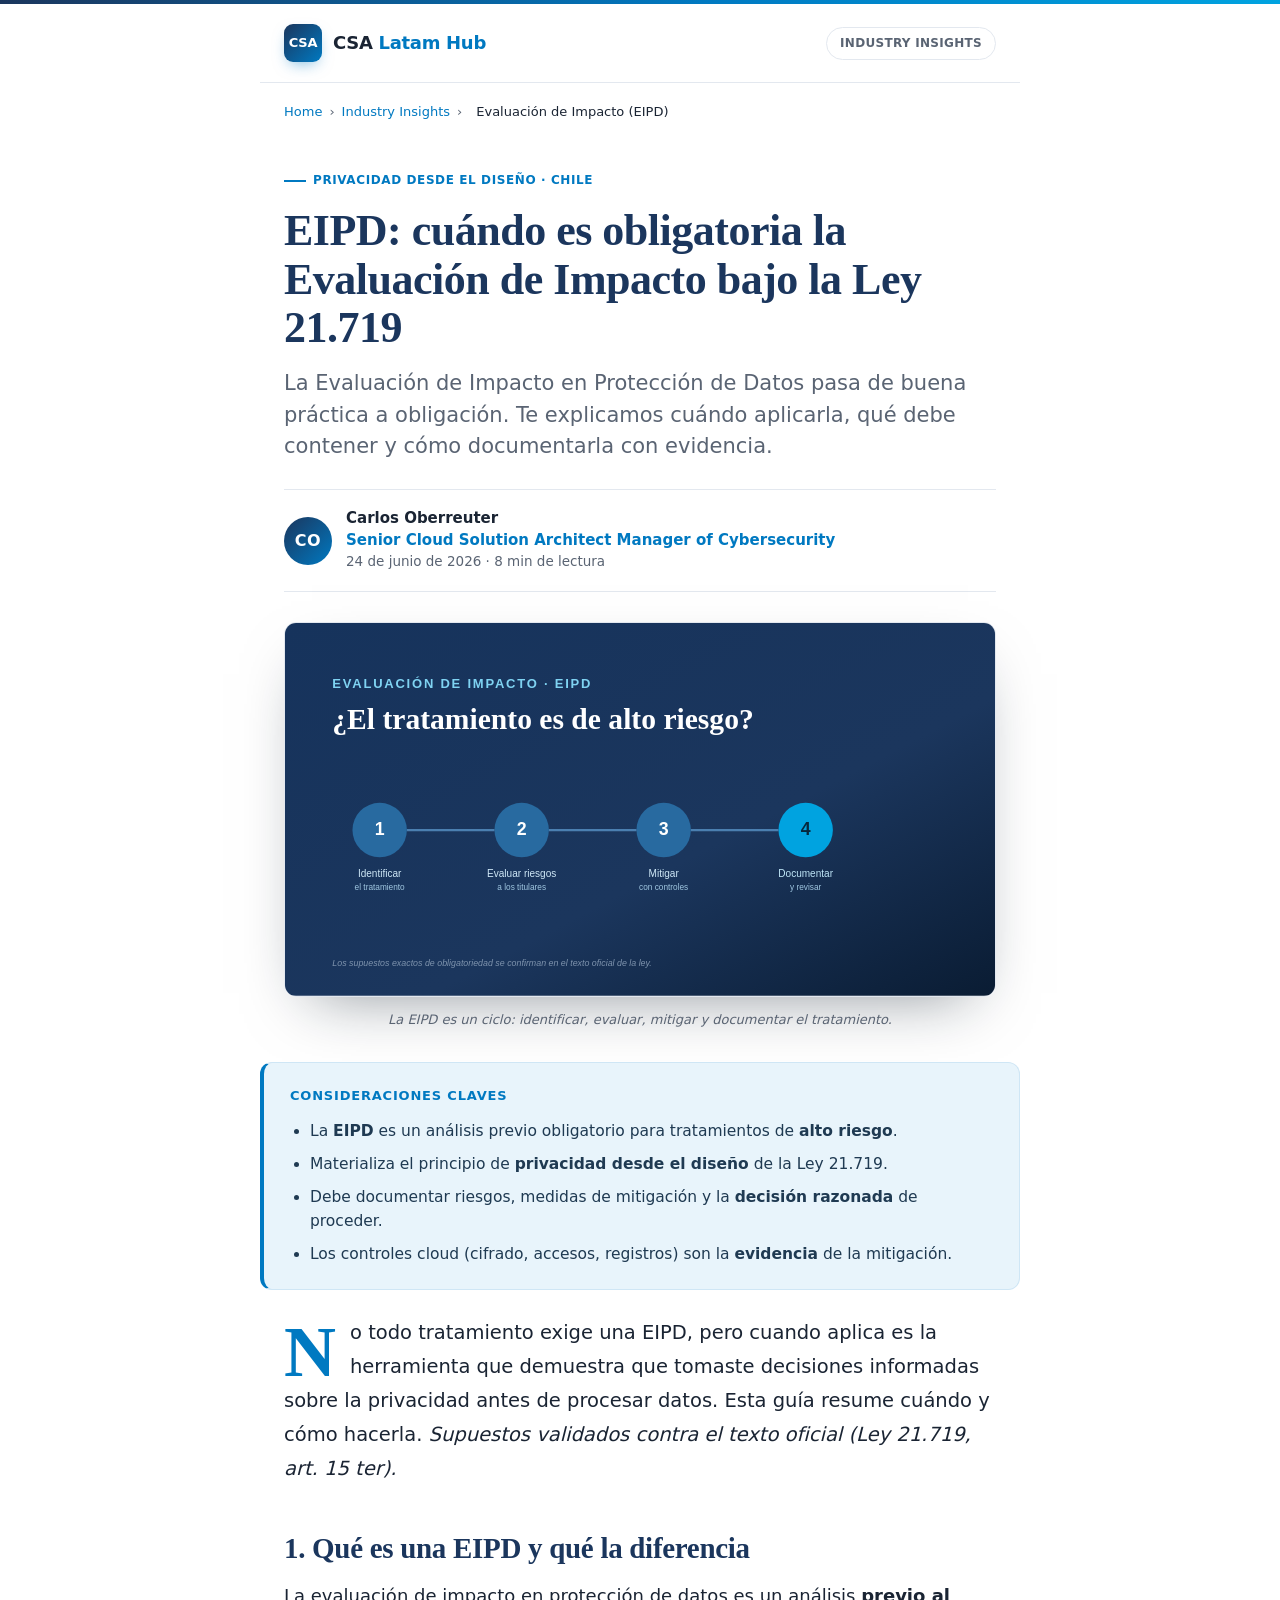
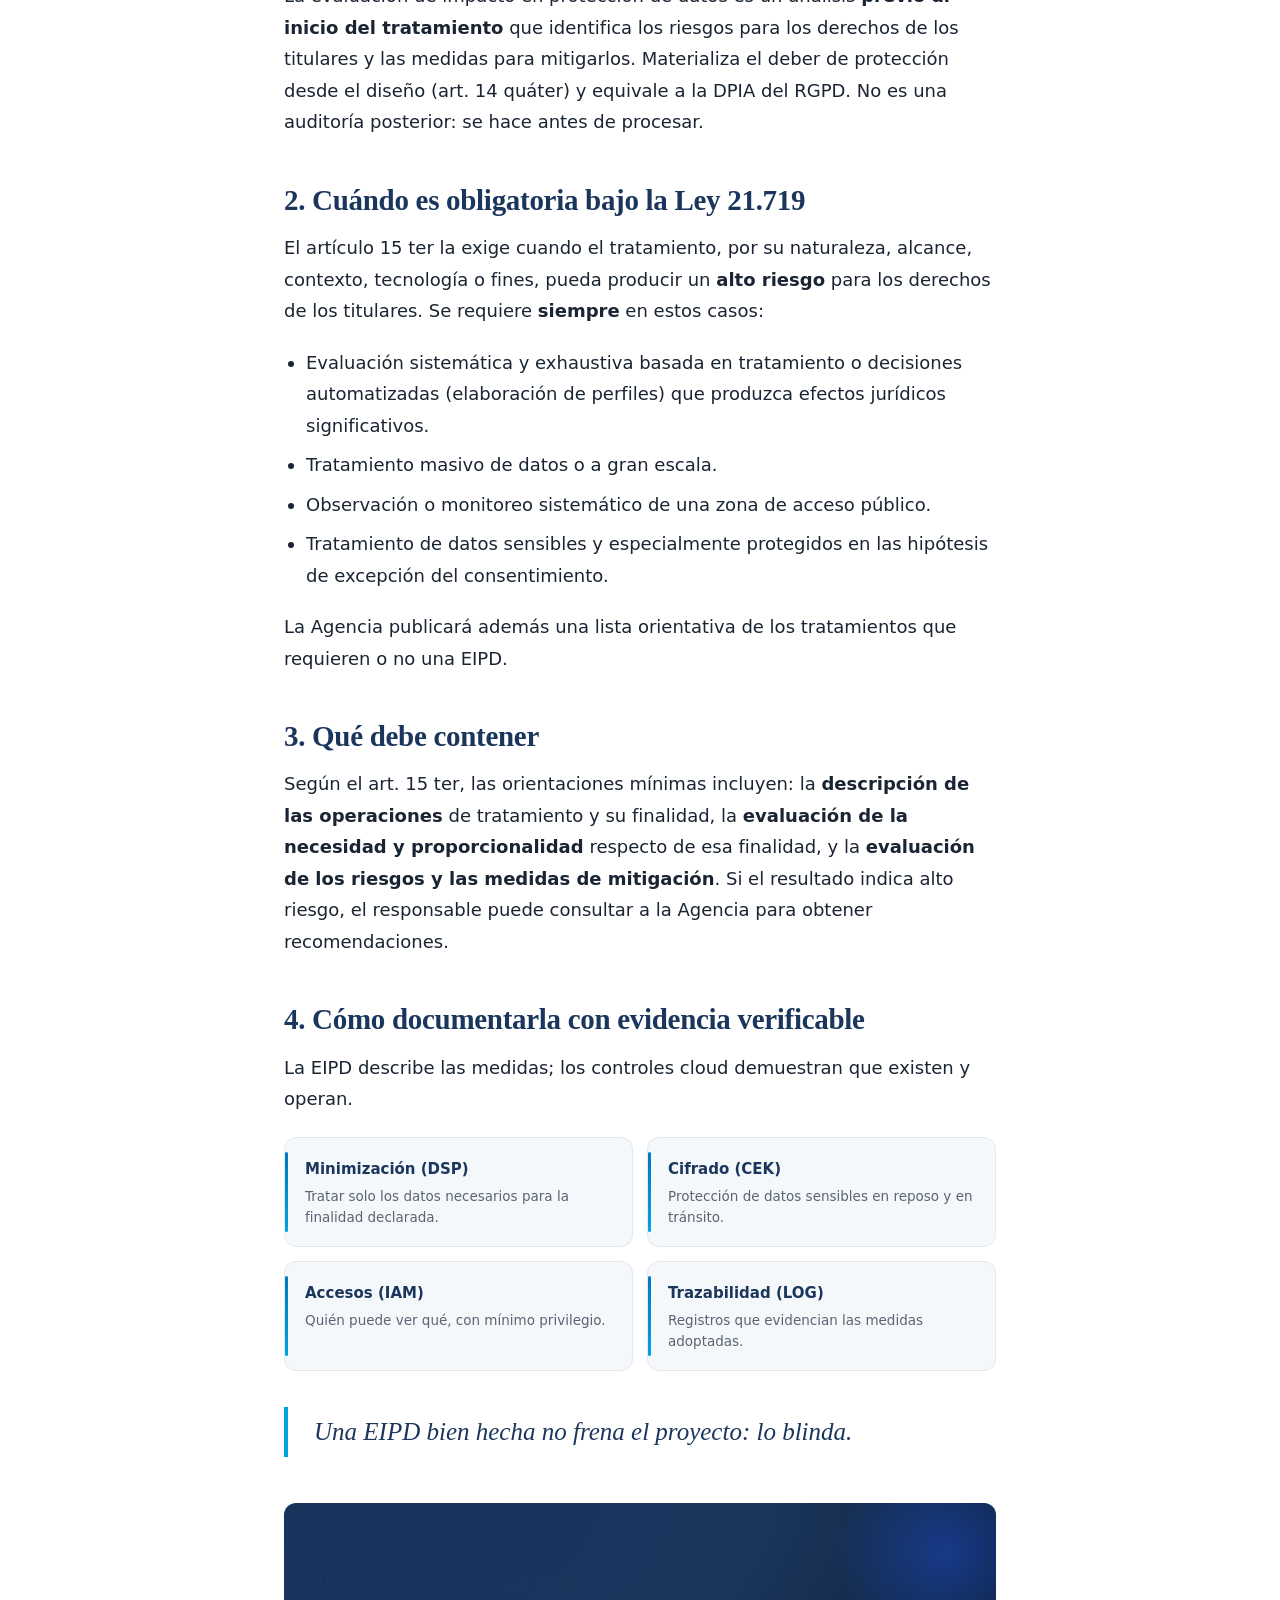
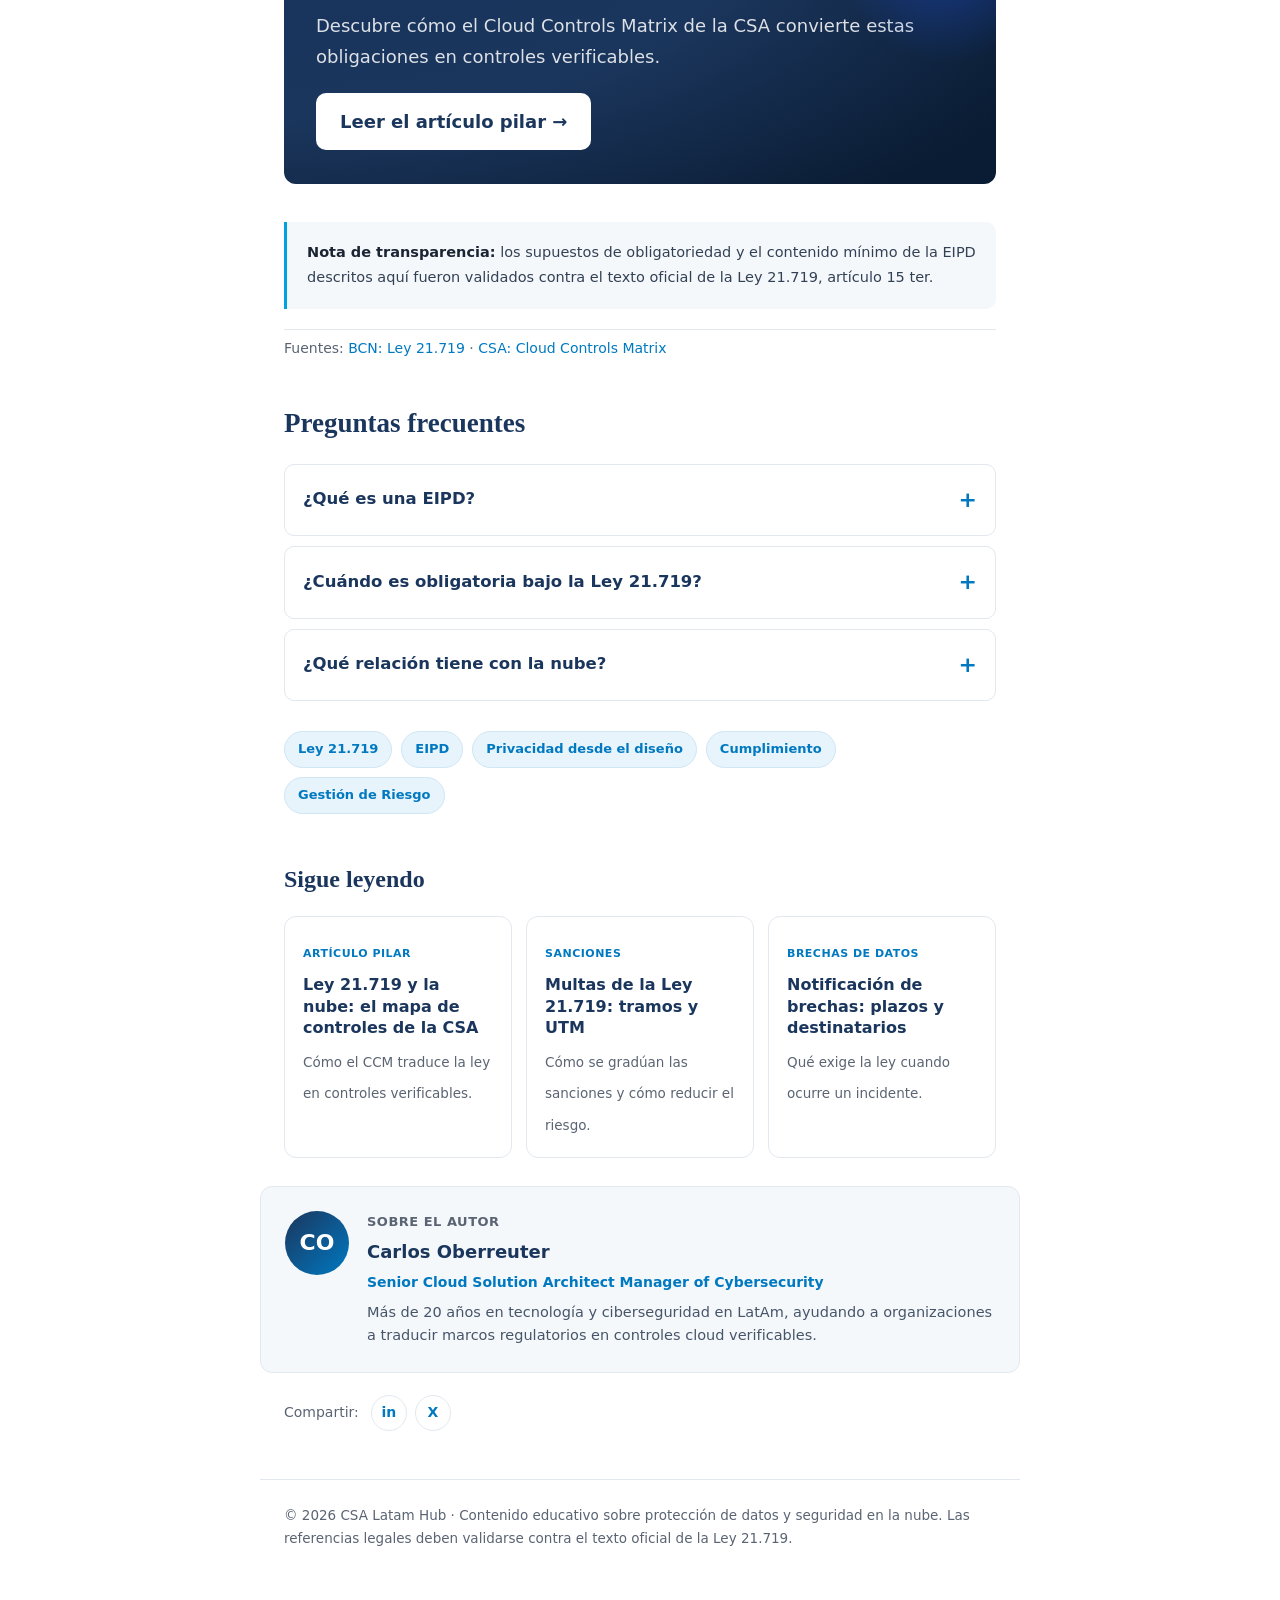
==== commit 29b006b0: "Renombra 'Claves rápidas' a 'Consideraciones Claves' en todas las páginas" ====
--- a/evaluacion-impacto-eipd-ley-21719.html
+++ b/evaluacion-impacto-eipd-ley-21719.html
@@ -22,6 +22,7 @@
   <meta property="og:image:width" content="1200" />
   <meta property="og:image:height" content="675" />
   <meta property="article:published_time" content="2026-06-24T09:00:00-04:00" />
+  <meta property="article:modified_time" content="2026-06-25T12:00:00-04:00" />
   <meta name="twitter:card" content="summary_large_image" />
   <meta name="twitter:title" content="EIPD: cuándo es obligatoria bajo la Ley 21.719" />
   <meta name="twitter:description" content="Cuándo evaluar el impacto en privacidad y cómo documentarlo con controles verificables." />
@@ -37,7 +38,7 @@
     "image": "https://oberreu.github.io/Inteligencia-artificial-generativa-aplicado-al-marketing-y-empresa/assets/ley-21719-og.jpg",
     "inLanguage": "es-CL",
     "datePublished": "2026-06-24",
-    "dateModified": "2026-06-24",
+    "dateModified": "2026-06-25",
     "mainEntityOfPage": "https://oberreu.github.io/Inteligencia-artificial-generativa-aplicado-al-marketing-y-empresa/evaluacion-impacto-eipd-ley-21719.html",
     "author": {
       "@type": "Person",
@@ -160,7 +161,7 @@
   </figure>
 
   <aside class="takeaways">
-    <p class="tk-title">Claves rápidas</p>
+    <p class="tk-title">Consideraciones Claves</p>
     <ul>
       <li>La <strong>EIPD</strong> es un análisis previo obligatorio para tratamientos de <strong>alto riesgo</strong>.</li>
       <li>Materializa el principio de <strong>privacidad desde el diseño</strong> de la Ley 21.719.</li>
